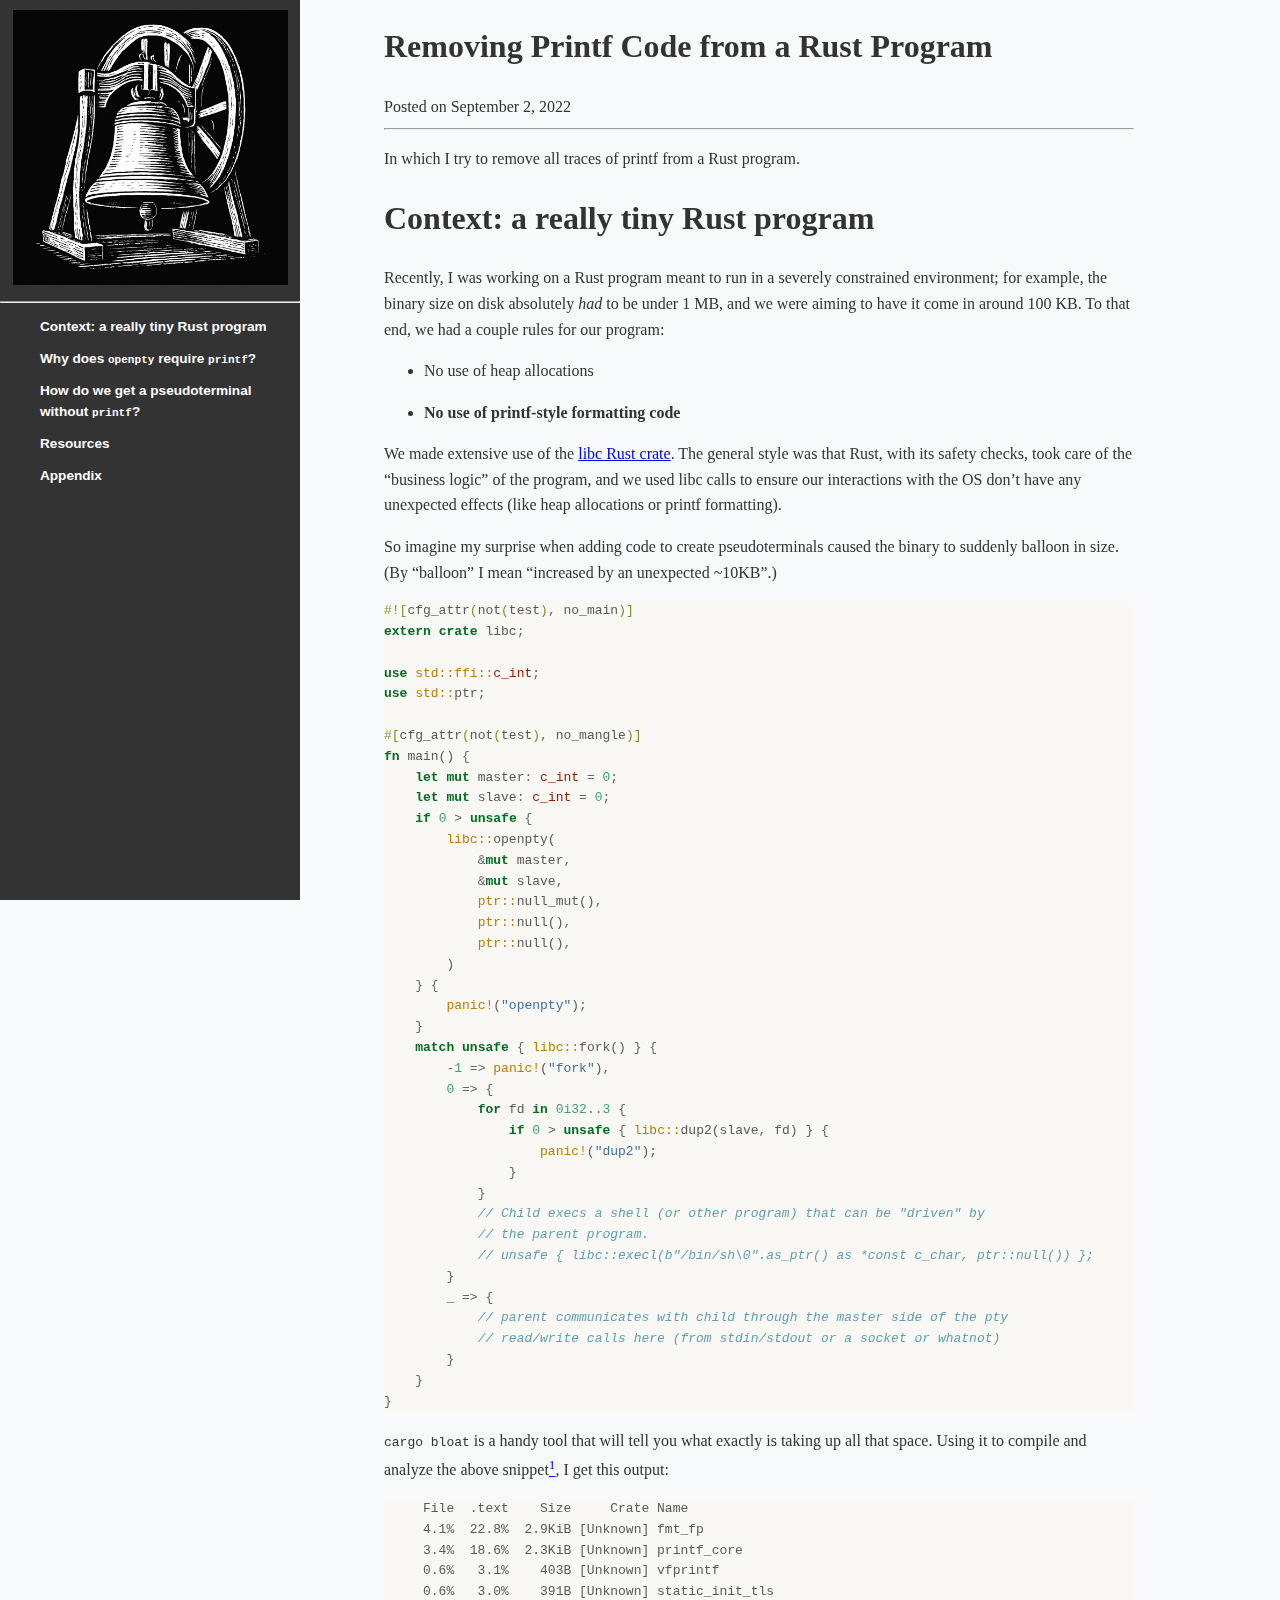
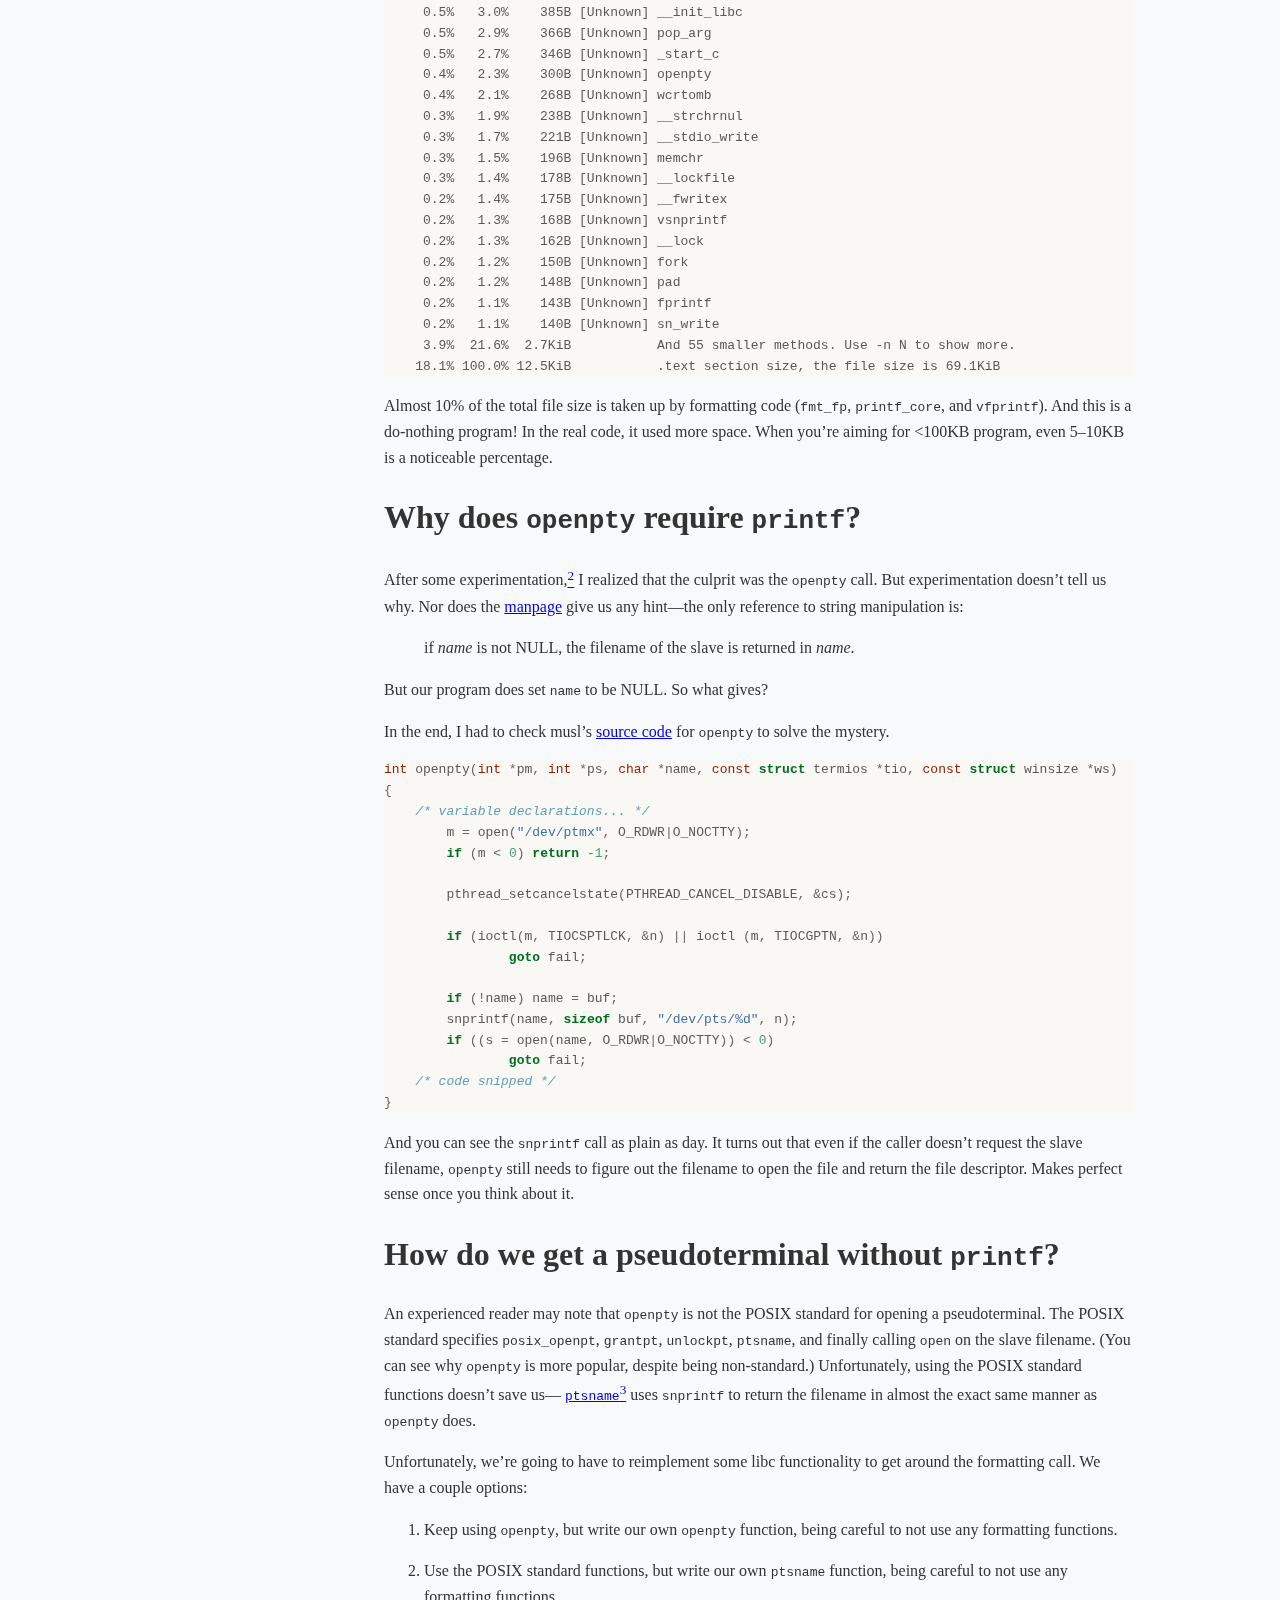
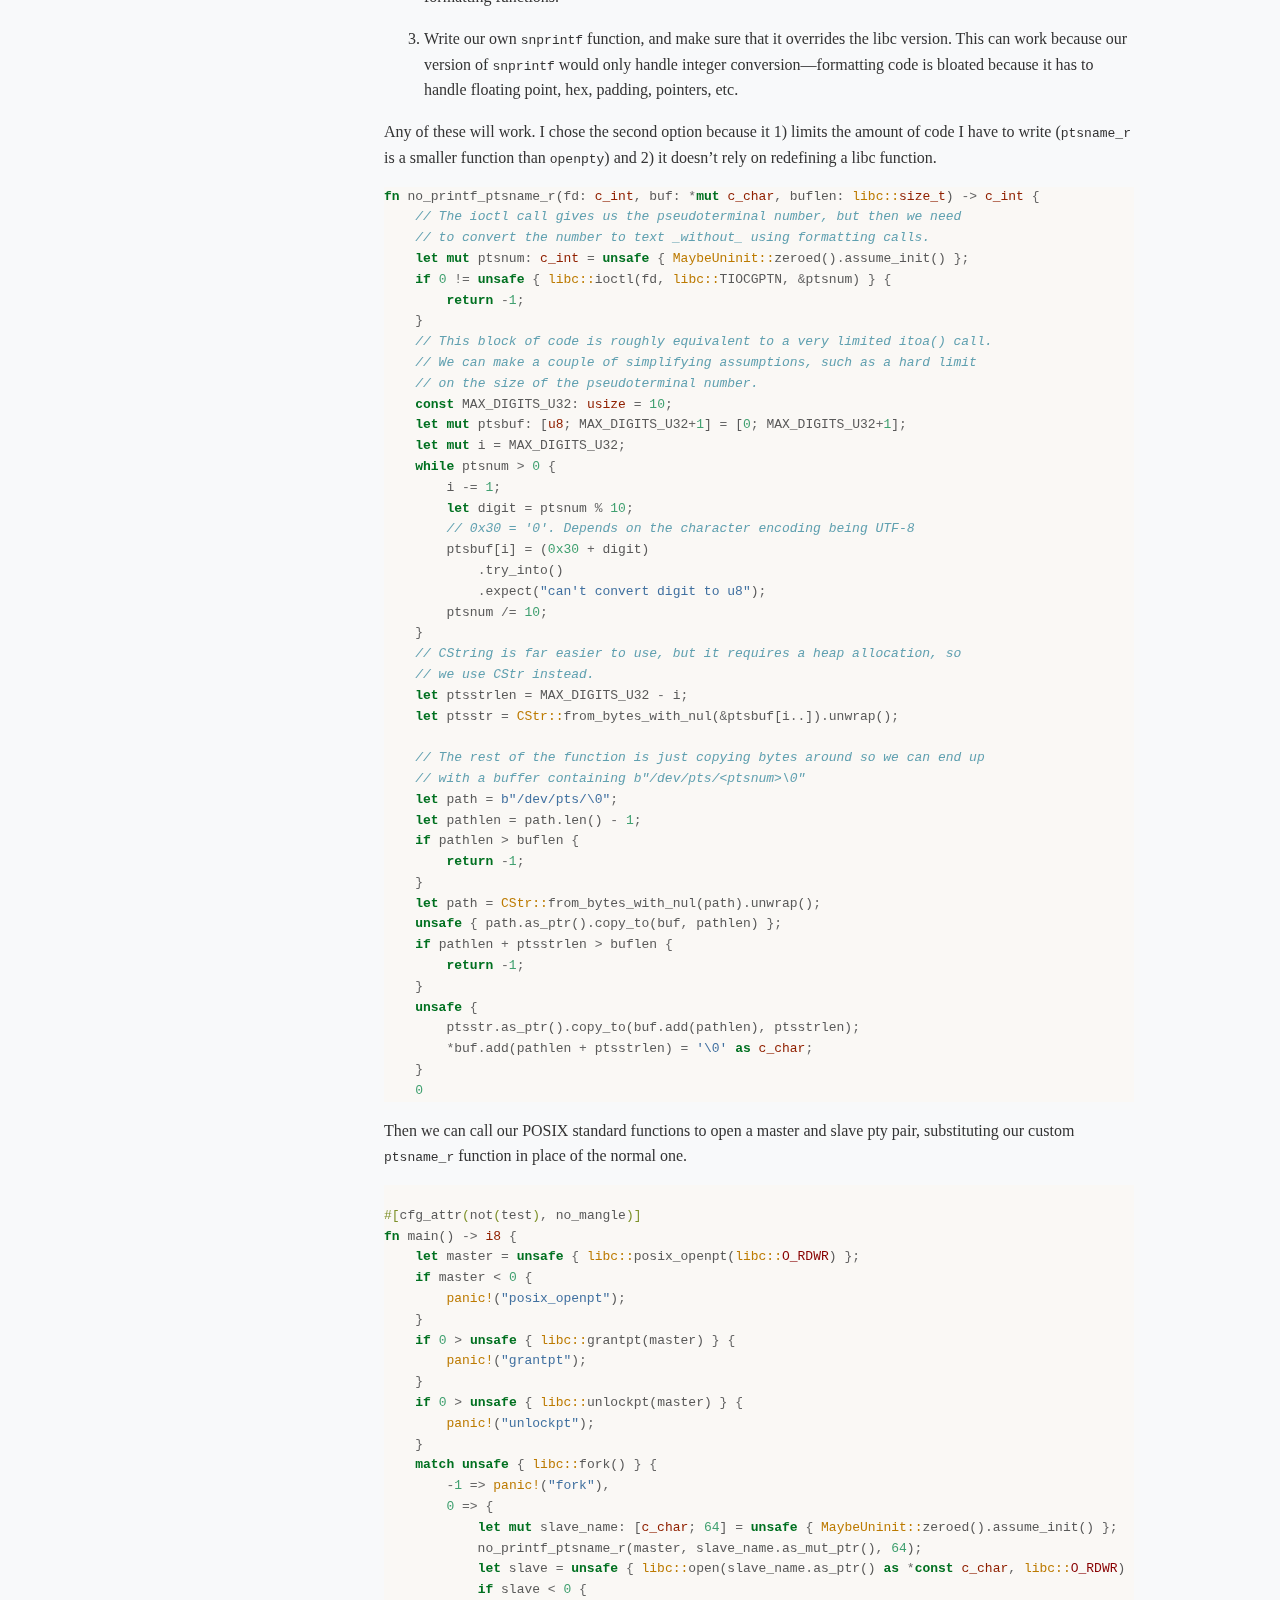
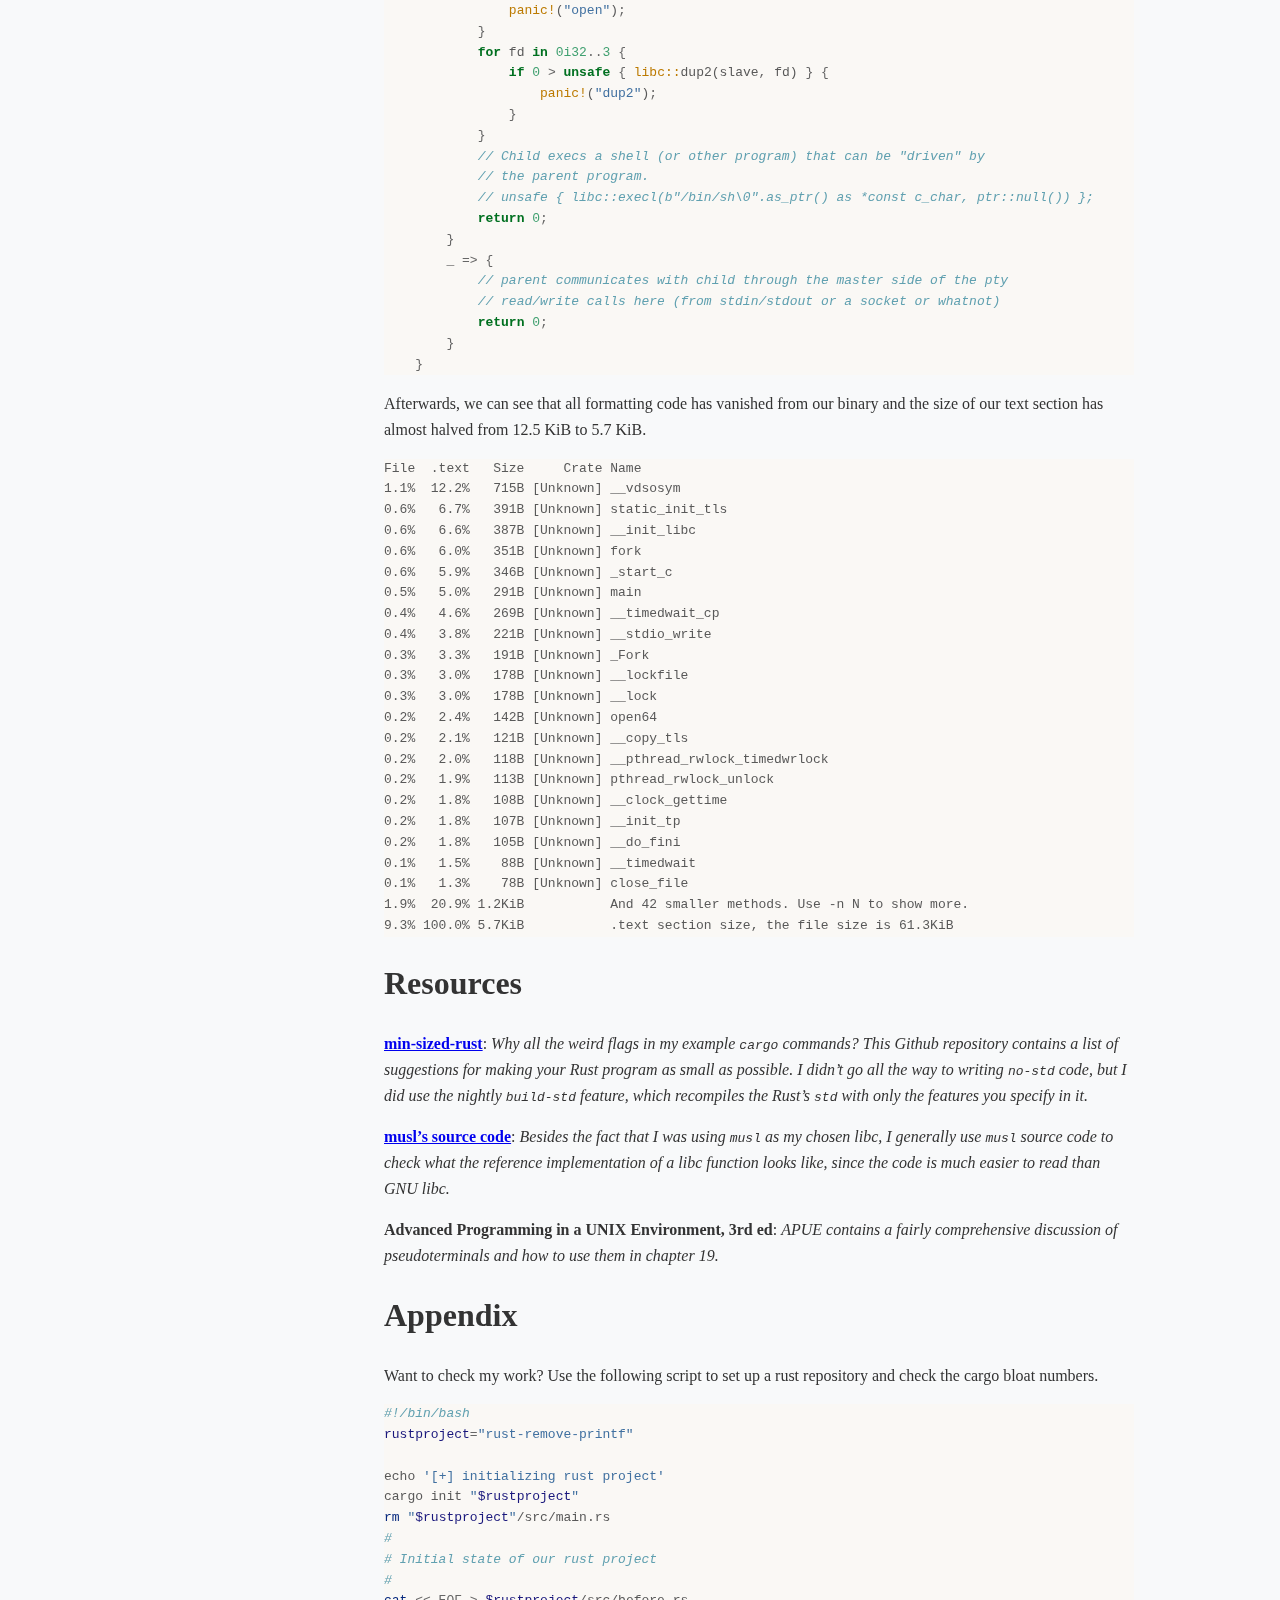
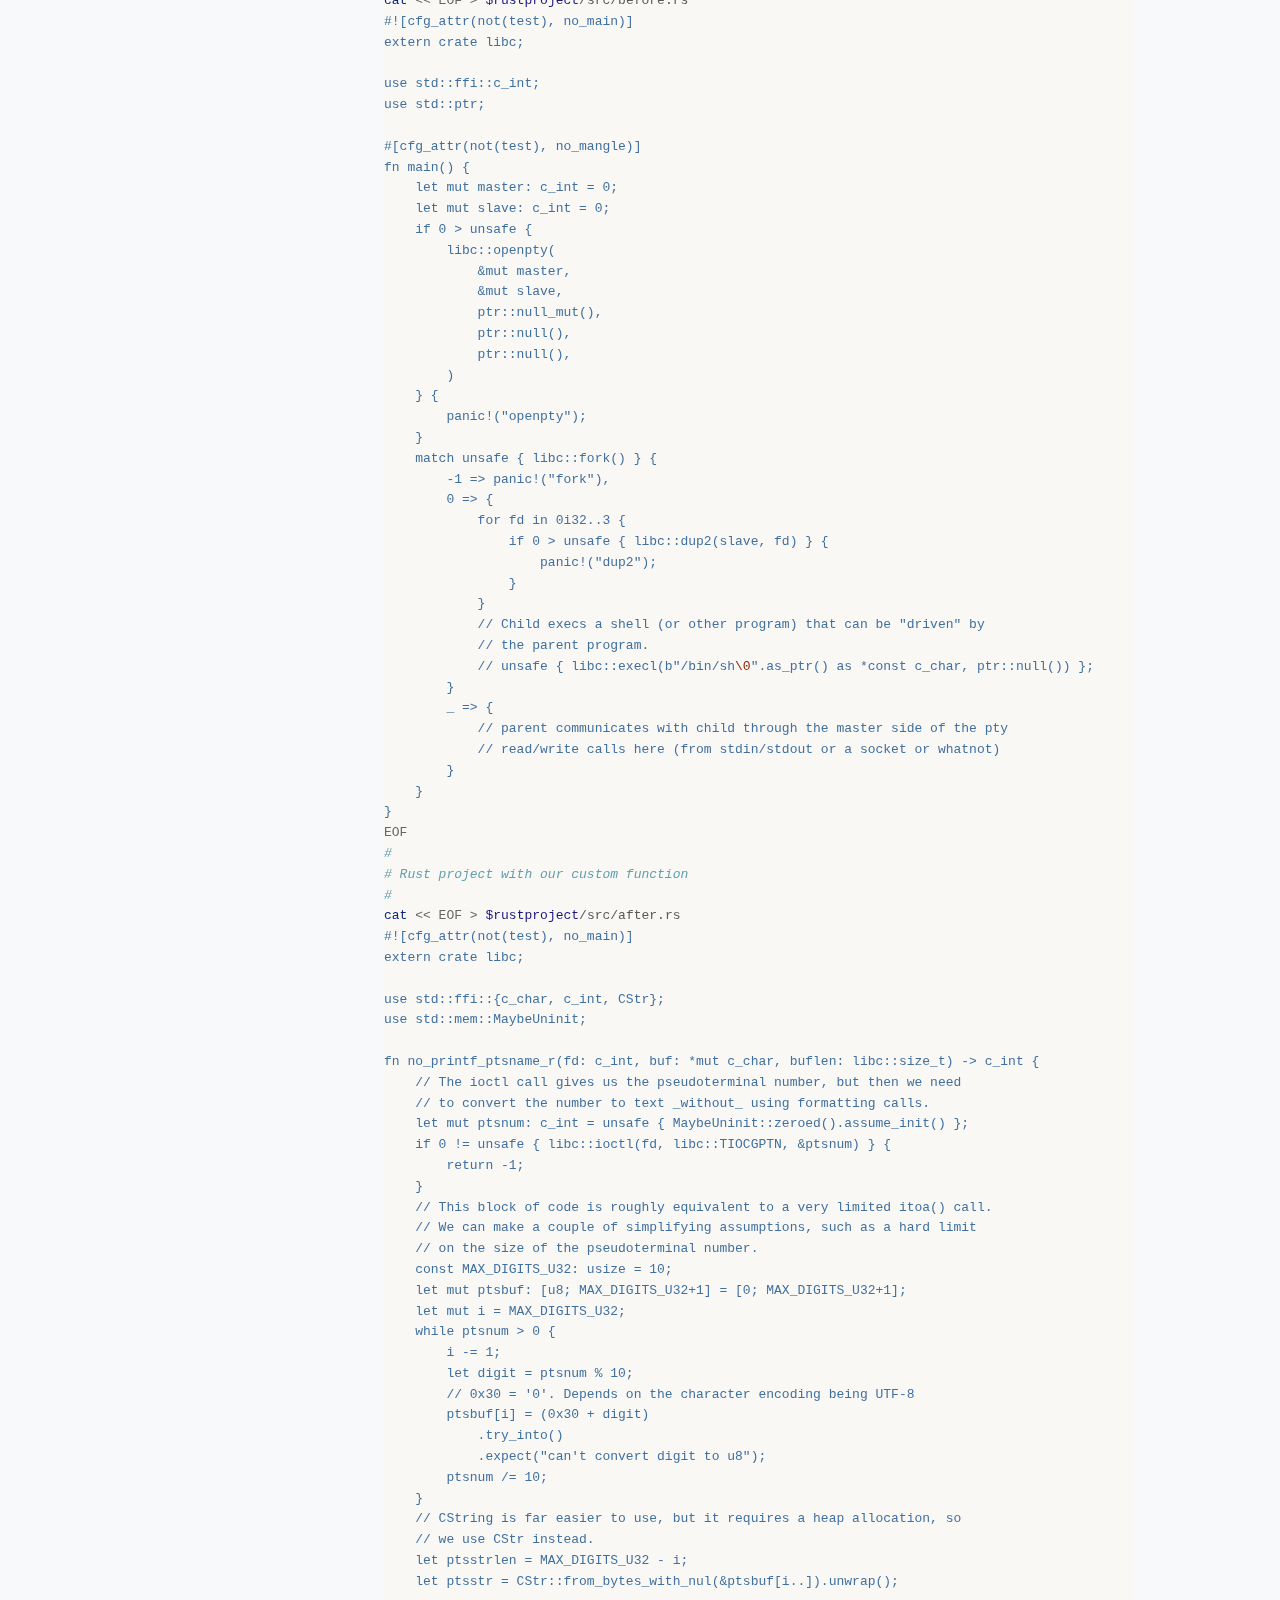
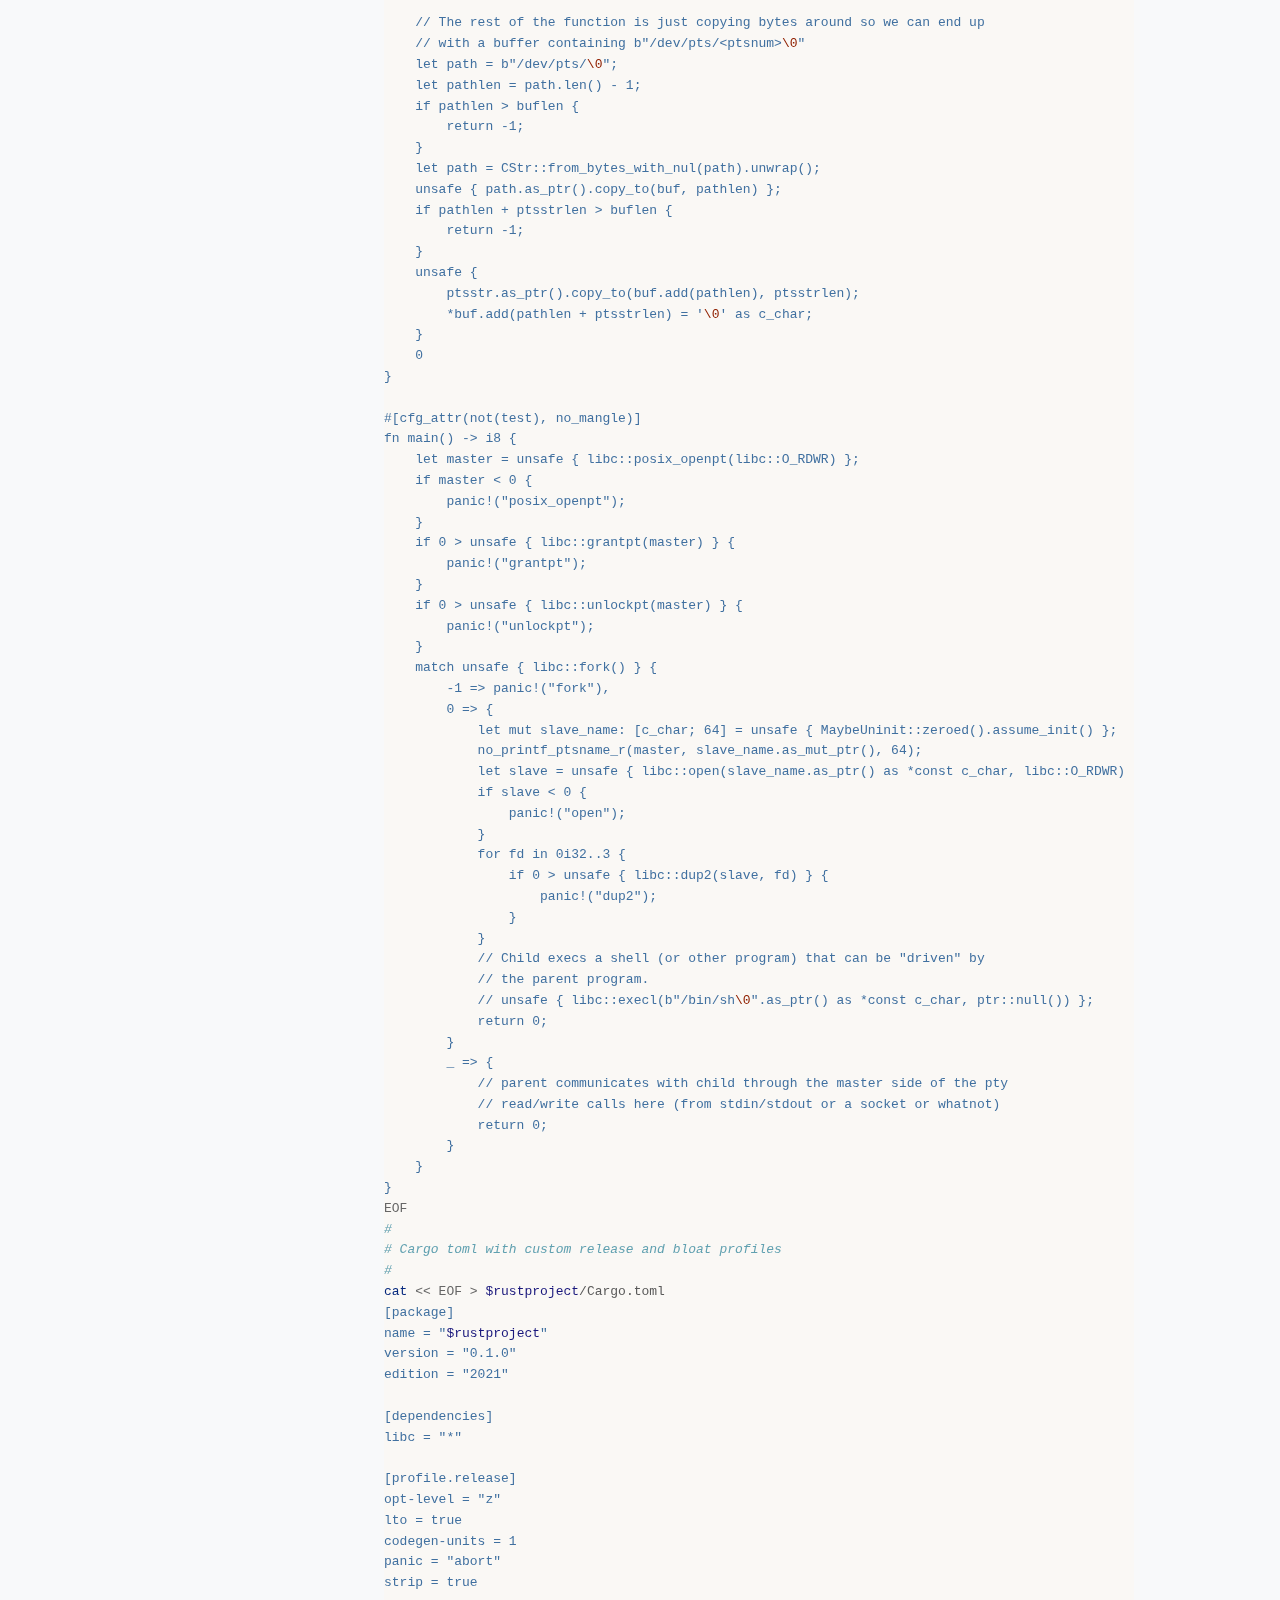
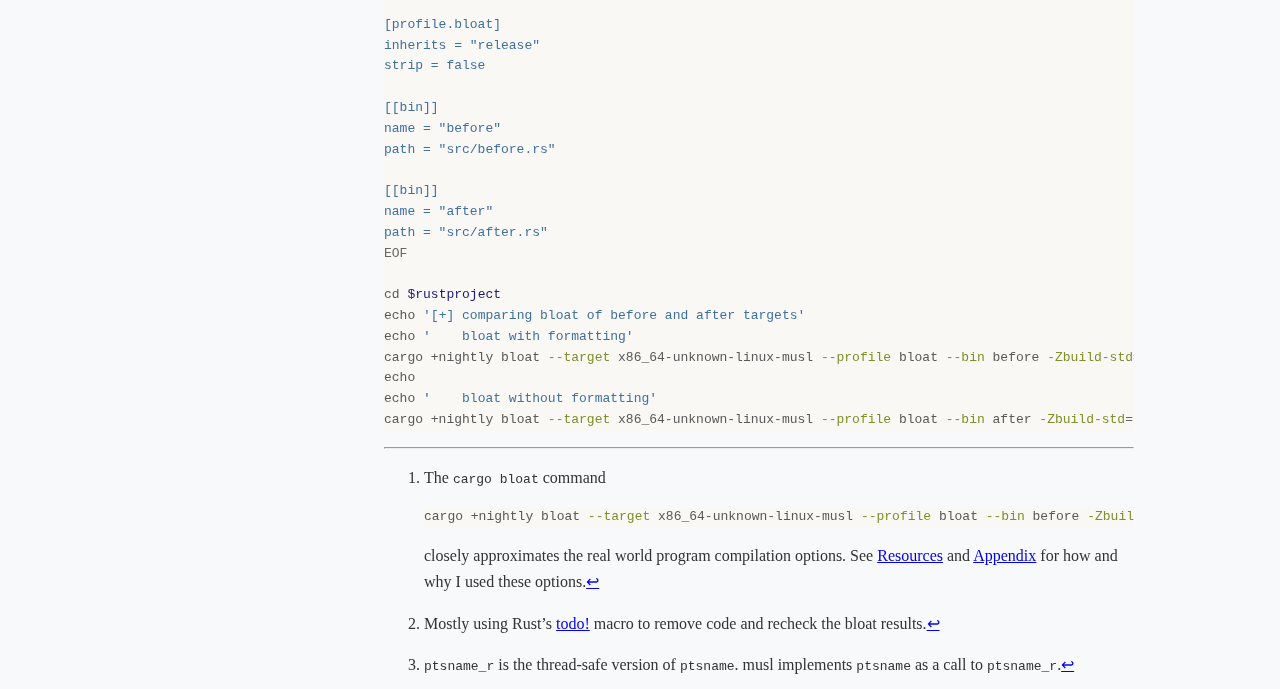
==== posts/2022-09-02-printf-in-rust.html @ 98f761b1 "Add printf-in-rust post" ====
<!doctype html>
<html lang="en">
    <head>
        <meta charset="utf-8">
        <meta http-equiv="x-ua-compatible" content="ie=edge">
        <meta name="viewport" content="width=device-width, initial-scale=1">
        <title>Removing Printf Code from a Rust Program</title>
        <link rel="stylesheet" href="../css/default.css" />
        <link rel="stylesheet" href="../css/syntax.css" />
    </head>
    <body>
    <nav>
        <a href="../index.html"><img src="../images/change-ring.png" id="logo" width="275px"></a>
        
            <hr />
            <div id="toc">
            <ul>
<li><a href="#context-a-really-tiny-rust-program" id="toc-context-a-really-tiny-rust-program">Context: a really tiny Rust program</a></li>
<li><a href="#why-does-openpty-require-printf" id="toc-why-does-openpty-require-printf">Why does <code>openpty</code> require <code>printf</code>?</a></li>
<li><a href="#how-do-we-get-a-pseudoterminal-without-printf" id="toc-how-do-we-get-a-pseudoterminal-without-printf">How do we get a pseudoterminal without <code>printf</code>?</a></li>
<li><a href="#resources" id="toc-resources">Resources</a></li>
<li><a href="#appendix" id="toc-appendix">Appendix</a></li>
</ul>
            </div>
        
    </nav>

        <main role="main">
            <h1>Removing Printf Code from a Rust Program</h1>
            <article>
    <section class="header">
        Posted on September  2, 2022
        
        <hr />
    </section>
    <section>
        <p>In which I try to remove all traces of printf from a Rust program.</p>
<h1 id="context-a-really-tiny-rust-program">Context: a really tiny Rust program</h1>
<p>Recently, I was working on a Rust program meant to run in a severely
constrained environment; for example, the binary size on disk absolutely <em>had</em>
to be under 1 MB, and we were aiming to have it come in around 100 KB. To that
end, we had a couple rules for our program:</p>
<ul>
<li><p>No use of heap allocations</p></li>
<li><p><strong>No use of printf-style formatting code</strong></p></li>
</ul>
<p>We made extensive use of the <a href="https://docs.rs/libc/latest/libc/">libc Rust
crate</a>. The general style was that
Rust, with its safety checks, took care of the “business logic” of the
program, and we used libc calls to ensure our interactions with the OS
don’t have any unexpected effects (like heap allocations or printf
formatting).</p>
<p>So imagine my surprise when adding code to create pseudoterminals caused
the binary to suddenly balloon in size. (By “balloon” I mean “increased
by an unexpected ~10KB”.)</p>
<div class="sourceCode" id="cb1"><pre class="sourceCode rust"><code class="sourceCode rust"><span id="cb1-1"><a href="#cb1-1" aria-hidden="true" tabindex="-1"></a><span class="at">#![</span>cfg_attr<span class="at">(</span>not<span class="at">(</span>test<span class="at">)</span><span class="op">,</span> no_main<span class="at">)]</span></span>
<span id="cb1-2"><a href="#cb1-2" aria-hidden="true" tabindex="-1"></a><span class="kw">extern</span> <span class="kw">crate</span> libc<span class="op">;</span></span>
<span id="cb1-3"><a href="#cb1-3" aria-hidden="true" tabindex="-1"></a></span>
<span id="cb1-4"><a href="#cb1-4" aria-hidden="true" tabindex="-1"></a><span class="kw">use</span> <span class="pp">std::ffi::</span><span class="dt">c_int</span><span class="op">;</span></span>
<span id="cb1-5"><a href="#cb1-5" aria-hidden="true" tabindex="-1"></a><span class="kw">use</span> <span class="pp">std::</span>ptr<span class="op">;</span></span>
<span id="cb1-6"><a href="#cb1-6" aria-hidden="true" tabindex="-1"></a></span>
<span id="cb1-7"><a href="#cb1-7" aria-hidden="true" tabindex="-1"></a><span class="at">#[</span>cfg_attr<span class="at">(</span>not<span class="at">(</span>test<span class="at">)</span><span class="op">,</span> no_mangle<span class="at">)]</span></span>
<span id="cb1-8"><a href="#cb1-8" aria-hidden="true" tabindex="-1"></a><span class="kw">fn</span> main() <span class="op">{</span></span>
<span id="cb1-9"><a href="#cb1-9" aria-hidden="true" tabindex="-1"></a>    <span class="kw">let</span> <span class="kw">mut</span> master<span class="op">:</span> <span class="dt">c_int</span> <span class="op">=</span> <span class="dv">0</span><span class="op">;</span></span>
<span id="cb1-10"><a href="#cb1-10" aria-hidden="true" tabindex="-1"></a>    <span class="kw">let</span> <span class="kw">mut</span> slave<span class="op">:</span> <span class="dt">c_int</span> <span class="op">=</span> <span class="dv">0</span><span class="op">;</span></span>
<span id="cb1-11"><a href="#cb1-11" aria-hidden="true" tabindex="-1"></a>    <span class="cf">if</span> <span class="dv">0</span> <span class="op">&gt;</span> <span class="kw">unsafe</span> <span class="op">{</span></span>
<span id="cb1-12"><a href="#cb1-12" aria-hidden="true" tabindex="-1"></a>        <span class="pp">libc::</span>openpty(</span>
<span id="cb1-13"><a href="#cb1-13" aria-hidden="true" tabindex="-1"></a>            <span class="op">&amp;</span><span class="kw">mut</span> master<span class="op">,</span></span>
<span id="cb1-14"><a href="#cb1-14" aria-hidden="true" tabindex="-1"></a>            <span class="op">&amp;</span><span class="kw">mut</span> slave<span class="op">,</span></span>
<span id="cb1-15"><a href="#cb1-15" aria-hidden="true" tabindex="-1"></a>            <span class="pp">ptr::</span>null_mut()<span class="op">,</span></span>
<span id="cb1-16"><a href="#cb1-16" aria-hidden="true" tabindex="-1"></a>            <span class="pp">ptr::</span>null()<span class="op">,</span></span>
<span id="cb1-17"><a href="#cb1-17" aria-hidden="true" tabindex="-1"></a>            <span class="pp">ptr::</span>null()<span class="op">,</span></span>
<span id="cb1-18"><a href="#cb1-18" aria-hidden="true" tabindex="-1"></a>        )</span>
<span id="cb1-19"><a href="#cb1-19" aria-hidden="true" tabindex="-1"></a>    <span class="op">}</span> <span class="op">{</span></span>
<span id="cb1-20"><a href="#cb1-20" aria-hidden="true" tabindex="-1"></a>        <span class="pp">panic!</span>(<span class="st">&quot;openpty&quot;</span>)<span class="op">;</span></span>
<span id="cb1-21"><a href="#cb1-21" aria-hidden="true" tabindex="-1"></a>    <span class="op">}</span></span>
<span id="cb1-22"><a href="#cb1-22" aria-hidden="true" tabindex="-1"></a>    <span class="cf">match</span> <span class="kw">unsafe</span> <span class="op">{</span> <span class="pp">libc::</span>fork() <span class="op">}</span> <span class="op">{</span></span>
<span id="cb1-23"><a href="#cb1-23" aria-hidden="true" tabindex="-1"></a>        <span class="op">-</span><span class="dv">1</span> <span class="op">=&gt;</span> <span class="pp">panic!</span>(<span class="st">&quot;fork&quot;</span>)<span class="op">,</span></span>
<span id="cb1-24"><a href="#cb1-24" aria-hidden="true" tabindex="-1"></a>        <span class="dv">0</span> <span class="op">=&gt;</span> <span class="op">{</span></span>
<span id="cb1-25"><a href="#cb1-25" aria-hidden="true" tabindex="-1"></a>            <span class="cf">for</span> fd <span class="kw">in</span> <span class="dv">0i32</span><span class="op">..</span><span class="dv">3</span> <span class="op">{</span></span>
<span id="cb1-26"><a href="#cb1-26" aria-hidden="true" tabindex="-1"></a>                <span class="cf">if</span> <span class="dv">0</span> <span class="op">&gt;</span> <span class="kw">unsafe</span> <span class="op">{</span> <span class="pp">libc::</span>dup2(slave<span class="op">,</span> fd) <span class="op">}</span> <span class="op">{</span></span>
<span id="cb1-27"><a href="#cb1-27" aria-hidden="true" tabindex="-1"></a>                    <span class="pp">panic!</span>(<span class="st">&quot;dup2&quot;</span>)<span class="op">;</span></span>
<span id="cb1-28"><a href="#cb1-28" aria-hidden="true" tabindex="-1"></a>                <span class="op">}</span></span>
<span id="cb1-29"><a href="#cb1-29" aria-hidden="true" tabindex="-1"></a>            <span class="op">}</span></span>
<span id="cb1-30"><a href="#cb1-30" aria-hidden="true" tabindex="-1"></a>            <span class="co">// Child execs a shell (or other program) that can be &quot;driven&quot; by</span></span>
<span id="cb1-31"><a href="#cb1-31" aria-hidden="true" tabindex="-1"></a>            <span class="co">// the parent program.</span></span>
<span id="cb1-32"><a href="#cb1-32" aria-hidden="true" tabindex="-1"></a>            <span class="co">// unsafe { libc::execl(b&quot;/bin/sh\0&quot;.as_ptr() as *const c_char, ptr::null()) };</span></span>
<span id="cb1-33"><a href="#cb1-33" aria-hidden="true" tabindex="-1"></a>        <span class="op">}</span></span>
<span id="cb1-34"><a href="#cb1-34" aria-hidden="true" tabindex="-1"></a>        _ <span class="op">=&gt;</span> <span class="op">{</span></span>
<span id="cb1-35"><a href="#cb1-35" aria-hidden="true" tabindex="-1"></a>            <span class="co">// parent communicates with child through the master side of the pty</span></span>
<span id="cb1-36"><a href="#cb1-36" aria-hidden="true" tabindex="-1"></a>            <span class="co">// read/write calls here (from stdin/stdout or a socket or whatnot)</span></span>
<span id="cb1-37"><a href="#cb1-37" aria-hidden="true" tabindex="-1"></a>        <span class="op">}</span></span>
<span id="cb1-38"><a href="#cb1-38" aria-hidden="true" tabindex="-1"></a>    <span class="op">}</span></span>
<span id="cb1-39"><a href="#cb1-39" aria-hidden="true" tabindex="-1"></a><span class="op">}</span></span></code></pre></div>
<p><code>cargo bloat</code> is a handy tool that will tell you what exactly is taking
up all that space. Using it to compile and analyze the above
snippet<a href="#fn1" class="footnote-ref" id="fnref1" role="doc-noteref"><sup>1</sup></a>, I get this output:</p>
<pre><code>     File  .text    Size     Crate Name
     4.1%  22.8%  2.9KiB [Unknown] fmt_fp
     3.4%  18.6%  2.3KiB [Unknown] printf_core
     0.6%   3.1%    403B [Unknown] vfprintf
     0.6%   3.0%    391B [Unknown] static_init_tls
     0.5%   3.0%    385B [Unknown] __init_libc
     0.5%   2.9%    366B [Unknown] pop_arg
     0.5%   2.7%    346B [Unknown] _start_c
     0.4%   2.3%    300B [Unknown] openpty
     0.4%   2.1%    268B [Unknown] wcrtomb
     0.3%   1.9%    238B [Unknown] __strchrnul
     0.3%   1.7%    221B [Unknown] __stdio_write
     0.3%   1.5%    196B [Unknown] memchr
     0.3%   1.4%    178B [Unknown] __lockfile
     0.2%   1.4%    175B [Unknown] __fwritex
     0.2%   1.3%    168B [Unknown] vsnprintf
     0.2%   1.3%    162B [Unknown] __lock
     0.2%   1.2%    150B [Unknown] fork
     0.2%   1.2%    148B [Unknown] pad
     0.2%   1.1%    143B [Unknown] fprintf
     0.2%   1.1%    140B [Unknown] sn_write
     3.9%  21.6%  2.7KiB           And 55 smaller methods. Use -n N to show more.
    18.1% 100.0% 12.5KiB           .text section size, the file size is 69.1KiB</code></pre>
<p>Almost 10% of the total file size is taken up by formatting code (<code>fmt_fp</code>,
<code>printf_core</code>, and <code>vfprintf</code>). And this is a do-nothing program! In the real
code, it used more space. When you’re aiming for &lt;100KB program, even 5–10KB
is a noticeable percentage.</p>
<h1 id="why-does-openpty-require-printf">Why does <code>openpty</code> require <code>printf</code>?</h1>
<p>After some experimentation,<a href="#fn2" class="footnote-ref" id="fnref2" role="doc-noteref"><sup>2</sup></a> I realized that the culprit was the <code>openpty</code>
call. But experimentation doesn’t tell us why. Nor does the
<a href="https://www.man7.org/linux/man-pages/man3/openpty.3.html">manpage</a> give us any
hint—the only reference to string manipulation is:</p>
<blockquote>
<p>if <em>name</em> is not NULL, the filename of the slave is returned in
<em>name</em>.</p>
</blockquote>
<p>But our program does set <code>name</code> to be NULL. So what gives?</p>
<p>In the end, I had to check musl’s <a href="https://git.musl-libc.org/cgit/musl/tree/src/misc/openpty.c">source
code</a> for
<code>openpty</code> to solve the mystery.</p>
<div class="sourceCode" id="cb4"><pre class="sourceCode c"><code class="sourceCode c"><span id="cb4-1"><a href="#cb4-1" aria-hidden="true" tabindex="-1"></a><span class="dt">int</span> openpty<span class="op">(</span><span class="dt">int</span> <span class="op">*</span>pm<span class="op">,</span> <span class="dt">int</span> <span class="op">*</span>ps<span class="op">,</span> <span class="dt">char</span> <span class="op">*</span>name<span class="op">,</span> <span class="dt">const</span> <span class="kw">struct</span> termios <span class="op">*</span>tio<span class="op">,</span> <span class="dt">const</span> <span class="kw">struct</span> winsize <span class="op">*</span>ws<span class="op">)</span></span>
<span id="cb4-2"><a href="#cb4-2" aria-hidden="true" tabindex="-1"></a><span class="op">{</span></span>
<span id="cb4-3"><a href="#cb4-3" aria-hidden="true" tabindex="-1"></a>    <span class="co">/* variable declarations... */</span></span>
<span id="cb4-4"><a href="#cb4-4" aria-hidden="true" tabindex="-1"></a>	m <span class="op">=</span> open<span class="op">(</span><span class="st">&quot;/dev/ptmx&quot;</span><span class="op">,</span> O_RDWR<span class="op">|</span>O_NOCTTY<span class="op">);</span></span>
<span id="cb4-5"><a href="#cb4-5" aria-hidden="true" tabindex="-1"></a>	<span class="cf">if</span> <span class="op">(</span>m <span class="op">&lt;</span> <span class="dv">0</span><span class="op">)</span> <span class="cf">return</span> <span class="op">-</span><span class="dv">1</span><span class="op">;</span></span>
<span id="cb4-6"><a href="#cb4-6" aria-hidden="true" tabindex="-1"></a></span>
<span id="cb4-7"><a href="#cb4-7" aria-hidden="true" tabindex="-1"></a>	pthread_setcancelstate<span class="op">(</span>PTHREAD_CANCEL_DISABLE<span class="op">,</span> <span class="op">&amp;</span>cs<span class="op">);</span></span>
<span id="cb4-8"><a href="#cb4-8" aria-hidden="true" tabindex="-1"></a></span>
<span id="cb4-9"><a href="#cb4-9" aria-hidden="true" tabindex="-1"></a>	<span class="cf">if</span> <span class="op">(</span>ioctl<span class="op">(</span>m<span class="op">,</span> TIOCSPTLCK<span class="op">,</span> <span class="op">&amp;</span>n<span class="op">)</span> <span class="op">||</span> ioctl <span class="op">(</span>m<span class="op">,</span> TIOCGPTN<span class="op">,</span> <span class="op">&amp;</span>n<span class="op">))</span></span>
<span id="cb4-10"><a href="#cb4-10" aria-hidden="true" tabindex="-1"></a>		<span class="cf">goto</span> fail<span class="op">;</span></span>
<span id="cb4-11"><a href="#cb4-11" aria-hidden="true" tabindex="-1"></a></span>
<span id="cb4-12"><a href="#cb4-12" aria-hidden="true" tabindex="-1"></a>	<span class="cf">if</span> <span class="op">(!</span>name<span class="op">)</span> name <span class="op">=</span> buf<span class="op">;</span></span>
<span id="cb4-13"><a href="#cb4-13" aria-hidden="true" tabindex="-1"></a>	snprintf<span class="op">(</span>name<span class="op">,</span> <span class="kw">sizeof</span> buf<span class="op">,</span> <span class="st">&quot;/dev/pts/</span><span class="sc">%d</span><span class="st">&quot;</span><span class="op">,</span> n<span class="op">);</span></span>
<span id="cb4-14"><a href="#cb4-14" aria-hidden="true" tabindex="-1"></a>	<span class="cf">if</span> <span class="op">((</span>s <span class="op">=</span> open<span class="op">(</span>name<span class="op">,</span> O_RDWR<span class="op">|</span>O_NOCTTY<span class="op">))</span> <span class="op">&lt;</span> <span class="dv">0</span><span class="op">)</span></span>
<span id="cb4-15"><a href="#cb4-15" aria-hidden="true" tabindex="-1"></a>		<span class="cf">goto</span> fail<span class="op">;</span></span>
<span id="cb4-16"><a href="#cb4-16" aria-hidden="true" tabindex="-1"></a>    <span class="co">/* code snipped */</span></span>
<span id="cb4-17"><a href="#cb4-17" aria-hidden="true" tabindex="-1"></a><span class="op">}</span></span></code></pre></div>
<p>And you can see the <code>snprintf</code> call as plain as day. It turns out that
even if the caller doesn’t request the slave filename, <code>openpty</code> still
needs to figure out the filename to open the file and return the file
descriptor. Makes perfect sense once you think about it.</p>
<h1 id="how-do-we-get-a-pseudoterminal-without-printf">How do we get a pseudoterminal without <code>printf</code>?</h1>
<p>An experienced reader may note that <code>openpty</code> is not the POSIX standard
for opening a pseudoterminal. The POSIX standard specifies
<code>posix_openpt</code>, <code>grantpt</code>, <code>unlockpt</code>, <code>ptsname</code>, and finally calling
<code>open</code> on the slave filename. (You can see why <code>openpty</code> is more
popular, despite being non-standard.) Unfortunately, using the POSIX
standard functions doesn’t save us—
<a href="https://git.musl-libc.org/cgit/musl/tree/src/misc/pty.c"><code>ptsname</code></a><a href="#fn3" class="footnote-ref" id="fnref3" role="doc-noteref"><sup>3</sup></a>
uses <code>snprintf</code> to return the filename in almost the exact same manner
as <code>openpty</code> does.</p>
<p>Unfortunately, we’re going to have to reimplement some libc
functionality to get around the formatting call. We have a couple
options:</p>
<ol type="1">
<li><p>Keep using <code>openpty</code>, but write our own <code>openpty</code> function, being
careful to not use any formatting functions.</p></li>
<li><p>Use the POSIX standard functions, but write our own <code>ptsname</code>
function, being careful to not use any formatting functions.</p></li>
<li><p>Write our own <code>snprintf</code> function, and make sure that it overrides
the libc version. This can work because our version of <code>snprintf</code>
would only handle integer conversion—formatting code is bloated
because it has to handle floating point, hex, padding, pointers,
etc.</p></li>
</ol>
<p>Any of these will work. I chose the second option because it 1) limits
the amount of code I have to write (<code>ptsname_r</code> is a smaller function
than <code>openpty</code>) and 2) it doesn’t rely on redefining a libc function.</p>
<div class="sourceCode" id="cb5"><pre class="sourceCode rust"><code class="sourceCode rust"><span id="cb5-1"><a href="#cb5-1" aria-hidden="true" tabindex="-1"></a><span class="kw">fn</span> no_printf_ptsname_r(fd<span class="op">:</span> <span class="dt">c_int</span><span class="op">,</span> buf<span class="op">:</span> <span class="op">*</span><span class="kw">mut</span> <span class="dt">c_char</span><span class="op">,</span> buflen<span class="op">:</span> <span class="pp">libc::</span><span class="dt">size_t</span>) <span class="op">-&gt;</span> <span class="dt">c_int</span> <span class="op">{</span></span>
<span id="cb5-2"><a href="#cb5-2" aria-hidden="true" tabindex="-1"></a>    <span class="co">// The ioctl call gives us the pseudoterminal number, but then we need</span></span>
<span id="cb5-3"><a href="#cb5-3" aria-hidden="true" tabindex="-1"></a>    <span class="co">// to convert the number to text _without_ using formatting calls.</span></span>
<span id="cb5-4"><a href="#cb5-4" aria-hidden="true" tabindex="-1"></a>    <span class="kw">let</span> <span class="kw">mut</span> ptsnum<span class="op">:</span> <span class="dt">c_int</span> <span class="op">=</span> <span class="kw">unsafe</span> <span class="op">{</span> <span class="pp">MaybeUninit::</span>zeroed()<span class="op">.</span>assume_init() <span class="op">};</span></span>
<span id="cb5-5"><a href="#cb5-5" aria-hidden="true" tabindex="-1"></a>    <span class="cf">if</span> <span class="dv">0</span> <span class="op">!=</span> <span class="kw">unsafe</span> <span class="op">{</span> <span class="pp">libc::</span>ioctl(fd<span class="op">,</span> <span class="pp">libc::</span>TIOCGPTN<span class="op">,</span> <span class="op">&amp;</span>ptsnum) <span class="op">}</span> <span class="op">{</span></span>
<span id="cb5-6"><a href="#cb5-6" aria-hidden="true" tabindex="-1"></a>        <span class="cf">return</span> <span class="op">-</span><span class="dv">1</span><span class="op">;</span></span>
<span id="cb5-7"><a href="#cb5-7" aria-hidden="true" tabindex="-1"></a>    <span class="op">}</span></span>
<span id="cb5-8"><a href="#cb5-8" aria-hidden="true" tabindex="-1"></a>    <span class="co">// This block of code is roughly equivalent to a very limited itoa() call.</span></span>
<span id="cb5-9"><a href="#cb5-9" aria-hidden="true" tabindex="-1"></a>    <span class="co">// We can make a couple of simplifying assumptions, such as a hard limit</span></span>
<span id="cb5-10"><a href="#cb5-10" aria-hidden="true" tabindex="-1"></a>    <span class="co">// on the size of the pseudoterminal number.</span></span>
<span id="cb5-11"><a href="#cb5-11" aria-hidden="true" tabindex="-1"></a>    <span class="kw">const</span> MAX_DIGITS_U32<span class="op">:</span> <span class="dt">usize</span> <span class="op">=</span> <span class="dv">10</span><span class="op">;</span></span>
<span id="cb5-12"><a href="#cb5-12" aria-hidden="true" tabindex="-1"></a>    <span class="kw">let</span> <span class="kw">mut</span> ptsbuf<span class="op">:</span> [<span class="dt">u8</span><span class="op">;</span> MAX_DIGITS_U32<span class="op">+</span><span class="dv">1</span>] <span class="op">=</span> [<span class="dv">0</span><span class="op">;</span> MAX_DIGITS_U32<span class="op">+</span><span class="dv">1</span>]<span class="op">;</span></span>
<span id="cb5-13"><a href="#cb5-13" aria-hidden="true" tabindex="-1"></a>    <span class="kw">let</span> <span class="kw">mut</span> i <span class="op">=</span> MAX_DIGITS_U32<span class="op">;</span></span>
<span id="cb5-14"><a href="#cb5-14" aria-hidden="true" tabindex="-1"></a>    <span class="cf">while</span> ptsnum <span class="op">&gt;</span> <span class="dv">0</span> <span class="op">{</span></span>
<span id="cb5-15"><a href="#cb5-15" aria-hidden="true" tabindex="-1"></a>        i <span class="op">-=</span> <span class="dv">1</span><span class="op">;</span></span>
<span id="cb5-16"><a href="#cb5-16" aria-hidden="true" tabindex="-1"></a>        <span class="kw">let</span> digit <span class="op">=</span> ptsnum <span class="op">%</span> <span class="dv">10</span><span class="op">;</span></span>
<span id="cb5-17"><a href="#cb5-17" aria-hidden="true" tabindex="-1"></a>        <span class="co">// 0x30 = '0'. Depends on the character encoding being UTF-8</span></span>
<span id="cb5-18"><a href="#cb5-18" aria-hidden="true" tabindex="-1"></a>        ptsbuf[i] <span class="op">=</span> (<span class="dv">0x30</span> <span class="op">+</span> digit)</span>
<span id="cb5-19"><a href="#cb5-19" aria-hidden="true" tabindex="-1"></a>            <span class="op">.</span>try_into()</span>
<span id="cb5-20"><a href="#cb5-20" aria-hidden="true" tabindex="-1"></a>            <span class="op">.</span>expect(<span class="st">&quot;can't convert digit to u8&quot;</span>)<span class="op">;</span></span>
<span id="cb5-21"><a href="#cb5-21" aria-hidden="true" tabindex="-1"></a>        ptsnum <span class="op">/=</span> <span class="dv">10</span><span class="op">;</span></span>
<span id="cb5-22"><a href="#cb5-22" aria-hidden="true" tabindex="-1"></a>    <span class="op">}</span></span>
<span id="cb5-23"><a href="#cb5-23" aria-hidden="true" tabindex="-1"></a>    <span class="co">// CString is far easier to use, but it requires a heap allocation, so</span></span>
<span id="cb5-24"><a href="#cb5-24" aria-hidden="true" tabindex="-1"></a>    <span class="co">// we use CStr instead.</span></span>
<span id="cb5-25"><a href="#cb5-25" aria-hidden="true" tabindex="-1"></a>    <span class="kw">let</span> ptsstrlen <span class="op">=</span> MAX_DIGITS_U32 <span class="op">-</span> i<span class="op">;</span></span>
<span id="cb5-26"><a href="#cb5-26" aria-hidden="true" tabindex="-1"></a>    <span class="kw">let</span> ptsstr <span class="op">=</span> <span class="pp">CStr::</span>from_bytes_with_nul(<span class="op">&amp;</span>ptsbuf[i<span class="op">..</span>])<span class="op">.</span>unwrap()<span class="op">;</span></span>
<span id="cb5-27"><a href="#cb5-27" aria-hidden="true" tabindex="-1"></a></span>
<span id="cb5-28"><a href="#cb5-28" aria-hidden="true" tabindex="-1"></a>    <span class="co">// The rest of the function is just copying bytes around so we can end up</span></span>
<span id="cb5-29"><a href="#cb5-29" aria-hidden="true" tabindex="-1"></a>    <span class="co">// with a buffer containing b&quot;/dev/pts/&lt;ptsnum&gt;\0&quot;</span></span>
<span id="cb5-30"><a href="#cb5-30" aria-hidden="true" tabindex="-1"></a>    <span class="kw">let</span> path <span class="op">=</span> <span class="st">b&quot;/dev/pts/</span><span class="sc">\0</span><span class="st">&quot;</span><span class="op">;</span></span>
<span id="cb5-31"><a href="#cb5-31" aria-hidden="true" tabindex="-1"></a>    <span class="kw">let</span> pathlen <span class="op">=</span> path<span class="op">.</span>len() <span class="op">-</span> <span class="dv">1</span><span class="op">;</span></span>
<span id="cb5-32"><a href="#cb5-32" aria-hidden="true" tabindex="-1"></a>    <span class="cf">if</span> pathlen <span class="op">&gt;</span> buflen <span class="op">{</span></span>
<span id="cb5-33"><a href="#cb5-33" aria-hidden="true" tabindex="-1"></a>        <span class="cf">return</span> <span class="op">-</span><span class="dv">1</span><span class="op">;</span></span>
<span id="cb5-34"><a href="#cb5-34" aria-hidden="true" tabindex="-1"></a>    <span class="op">}</span></span>
<span id="cb5-35"><a href="#cb5-35" aria-hidden="true" tabindex="-1"></a>    <span class="kw">let</span> path <span class="op">=</span> <span class="pp">CStr::</span>from_bytes_with_nul(path)<span class="op">.</span>unwrap()<span class="op">;</span></span>
<span id="cb5-36"><a href="#cb5-36" aria-hidden="true" tabindex="-1"></a>    <span class="kw">unsafe</span> <span class="op">{</span> path<span class="op">.</span>as_ptr()<span class="op">.</span>copy_to(buf<span class="op">,</span> pathlen) <span class="op">};</span></span>
<span id="cb5-37"><a href="#cb5-37" aria-hidden="true" tabindex="-1"></a>    <span class="cf">if</span> pathlen <span class="op">+</span> ptsstrlen <span class="op">&gt;</span> buflen <span class="op">{</span></span>
<span id="cb5-38"><a href="#cb5-38" aria-hidden="true" tabindex="-1"></a>        <span class="cf">return</span> <span class="op">-</span><span class="dv">1</span><span class="op">;</span></span>
<span id="cb5-39"><a href="#cb5-39" aria-hidden="true" tabindex="-1"></a>    <span class="op">}</span></span>
<span id="cb5-40"><a href="#cb5-40" aria-hidden="true" tabindex="-1"></a>    <span class="kw">unsafe</span> <span class="op">{</span></span>
<span id="cb5-41"><a href="#cb5-41" aria-hidden="true" tabindex="-1"></a>        ptsstr<span class="op">.</span>as_ptr()<span class="op">.</span>copy_to(buf<span class="op">.</span>add(pathlen)<span class="op">,</span> ptsstrlen)<span class="op">;</span></span>
<span id="cb5-42"><a href="#cb5-42" aria-hidden="true" tabindex="-1"></a>        <span class="op">*</span>buf<span class="op">.</span>add(pathlen <span class="op">+</span> ptsstrlen) <span class="op">=</span> <span class="ch">'</span><span class="sc">\0</span><span class="ch">'</span> <span class="kw">as</span> <span class="dt">c_char</span><span class="op">;</span></span>
<span id="cb5-43"><a href="#cb5-43" aria-hidden="true" tabindex="-1"></a>    <span class="op">}</span></span>
<span id="cb5-44"><a href="#cb5-44" aria-hidden="true" tabindex="-1"></a>    <span class="dv">0</span></span></code></pre></div>
<p>Then we can call our POSIX standard functions to open a master and slave
pty pair, substituting our custom <code>ptsname_r</code> function in place of the
normal one.</p>
<div class="sourceCode" id="cb6"><pre class="sourceCode rust"><code class="sourceCode rust"><span id="cb6-1"><a href="#cb6-1" aria-hidden="true" tabindex="-1"></a></span>
<span id="cb6-2"><a href="#cb6-2" aria-hidden="true" tabindex="-1"></a><span class="at">#[</span>cfg_attr<span class="at">(</span>not<span class="at">(</span>test<span class="at">)</span><span class="op">,</span> no_mangle<span class="at">)]</span></span>
<span id="cb6-3"><a href="#cb6-3" aria-hidden="true" tabindex="-1"></a><span class="kw">fn</span> main() <span class="op">-&gt;</span> <span class="dt">i8</span> <span class="op">{</span></span>
<span id="cb6-4"><a href="#cb6-4" aria-hidden="true" tabindex="-1"></a>    <span class="kw">let</span> master <span class="op">=</span> <span class="kw">unsafe</span> <span class="op">{</span> <span class="pp">libc::</span>posix_openpt(<span class="pp">libc::</span><span class="cn">O_RDWR</span>) <span class="op">};</span></span>
<span id="cb6-5"><a href="#cb6-5" aria-hidden="true" tabindex="-1"></a>    <span class="cf">if</span> master <span class="op">&lt;</span> <span class="dv">0</span> <span class="op">{</span></span>
<span id="cb6-6"><a href="#cb6-6" aria-hidden="true" tabindex="-1"></a>        <span class="pp">panic!</span>(<span class="st">&quot;posix_openpt&quot;</span>)<span class="op">;</span></span>
<span id="cb6-7"><a href="#cb6-7" aria-hidden="true" tabindex="-1"></a>    <span class="op">}</span></span>
<span id="cb6-8"><a href="#cb6-8" aria-hidden="true" tabindex="-1"></a>    <span class="cf">if</span> <span class="dv">0</span> <span class="op">&gt;</span> <span class="kw">unsafe</span> <span class="op">{</span> <span class="pp">libc::</span>grantpt(master) <span class="op">}</span> <span class="op">{</span></span>
<span id="cb6-9"><a href="#cb6-9" aria-hidden="true" tabindex="-1"></a>        <span class="pp">panic!</span>(<span class="st">&quot;grantpt&quot;</span>)<span class="op">;</span></span>
<span id="cb6-10"><a href="#cb6-10" aria-hidden="true" tabindex="-1"></a>    <span class="op">}</span></span>
<span id="cb6-11"><a href="#cb6-11" aria-hidden="true" tabindex="-1"></a>    <span class="cf">if</span> <span class="dv">0</span> <span class="op">&gt;</span> <span class="kw">unsafe</span> <span class="op">{</span> <span class="pp">libc::</span>unlockpt(master) <span class="op">}</span> <span class="op">{</span></span>
<span id="cb6-12"><a href="#cb6-12" aria-hidden="true" tabindex="-1"></a>        <span class="pp">panic!</span>(<span class="st">&quot;unlockpt&quot;</span>)<span class="op">;</span></span>
<span id="cb6-13"><a href="#cb6-13" aria-hidden="true" tabindex="-1"></a>    <span class="op">}</span></span>
<span id="cb6-14"><a href="#cb6-14" aria-hidden="true" tabindex="-1"></a>    <span class="cf">match</span> <span class="kw">unsafe</span> <span class="op">{</span> <span class="pp">libc::</span>fork() <span class="op">}</span> <span class="op">{</span></span>
<span id="cb6-15"><a href="#cb6-15" aria-hidden="true" tabindex="-1"></a>        <span class="op">-</span><span class="dv">1</span> <span class="op">=&gt;</span> <span class="pp">panic!</span>(<span class="st">&quot;fork&quot;</span>)<span class="op">,</span></span>
<span id="cb6-16"><a href="#cb6-16" aria-hidden="true" tabindex="-1"></a>        <span class="dv">0</span> <span class="op">=&gt;</span> <span class="op">{</span></span>
<span id="cb6-17"><a href="#cb6-17" aria-hidden="true" tabindex="-1"></a>            <span class="kw">let</span> <span class="kw">mut</span> slave_name<span class="op">:</span> [<span class="dt">c_char</span><span class="op">;</span> <span class="dv">64</span>] <span class="op">=</span> <span class="kw">unsafe</span> <span class="op">{</span> <span class="pp">MaybeUninit::</span>zeroed()<span class="op">.</span>assume_init() <span class="op">};</span></span>
<span id="cb6-18"><a href="#cb6-18" aria-hidden="true" tabindex="-1"></a>            no_printf_ptsname_r(master<span class="op">,</span> slave_name<span class="op">.</span>as_mut_ptr()<span class="op">,</span> <span class="dv">64</span>)<span class="op">;</span></span>
<span id="cb6-19"><a href="#cb6-19" aria-hidden="true" tabindex="-1"></a>            <span class="kw">let</span> slave <span class="op">=</span> <span class="kw">unsafe</span> <span class="op">{</span> <span class="pp">libc::</span>open(slave_name<span class="op">.</span>as_ptr() <span class="kw">as</span> <span class="op">*</span><span class="kw">const</span> <span class="dt">c_char</span><span class="op">,</span> <span class="pp">libc::</span><span class="cn">O_RDWR</span>) <span class="op">};</span></span>
<span id="cb6-20"><a href="#cb6-20" aria-hidden="true" tabindex="-1"></a>            <span class="cf">if</span> slave <span class="op">&lt;</span> <span class="dv">0</span> <span class="op">{</span></span>
<span id="cb6-21"><a href="#cb6-21" aria-hidden="true" tabindex="-1"></a>                <span class="pp">panic!</span>(<span class="st">&quot;open&quot;</span>)<span class="op">;</span></span>
<span id="cb6-22"><a href="#cb6-22" aria-hidden="true" tabindex="-1"></a>            <span class="op">}</span></span>
<span id="cb6-23"><a href="#cb6-23" aria-hidden="true" tabindex="-1"></a>            <span class="cf">for</span> fd <span class="kw">in</span> <span class="dv">0i32</span><span class="op">..</span><span class="dv">3</span> <span class="op">{</span></span>
<span id="cb6-24"><a href="#cb6-24" aria-hidden="true" tabindex="-1"></a>                <span class="cf">if</span> <span class="dv">0</span> <span class="op">&gt;</span> <span class="kw">unsafe</span> <span class="op">{</span> <span class="pp">libc::</span>dup2(slave<span class="op">,</span> fd) <span class="op">}</span> <span class="op">{</span></span>
<span id="cb6-25"><a href="#cb6-25" aria-hidden="true" tabindex="-1"></a>                    <span class="pp">panic!</span>(<span class="st">&quot;dup2&quot;</span>)<span class="op">;</span></span>
<span id="cb6-26"><a href="#cb6-26" aria-hidden="true" tabindex="-1"></a>                <span class="op">}</span></span>
<span id="cb6-27"><a href="#cb6-27" aria-hidden="true" tabindex="-1"></a>            <span class="op">}</span></span>
<span id="cb6-28"><a href="#cb6-28" aria-hidden="true" tabindex="-1"></a>            <span class="co">// Child execs a shell (or other program) that can be &quot;driven&quot; by</span></span>
<span id="cb6-29"><a href="#cb6-29" aria-hidden="true" tabindex="-1"></a>            <span class="co">// the parent program.</span></span>
<span id="cb6-30"><a href="#cb6-30" aria-hidden="true" tabindex="-1"></a>            <span class="co">// unsafe { libc::execl(b&quot;/bin/sh\0&quot;.as_ptr() as *const c_char, ptr::null()) };</span></span>
<span id="cb6-31"><a href="#cb6-31" aria-hidden="true" tabindex="-1"></a>            <span class="cf">return</span> <span class="dv">0</span><span class="op">;</span></span>
<span id="cb6-32"><a href="#cb6-32" aria-hidden="true" tabindex="-1"></a>        <span class="op">}</span></span>
<span id="cb6-33"><a href="#cb6-33" aria-hidden="true" tabindex="-1"></a>        _ <span class="op">=&gt;</span> <span class="op">{</span></span>
<span id="cb6-34"><a href="#cb6-34" aria-hidden="true" tabindex="-1"></a>            <span class="co">// parent communicates with child through the master side of the pty</span></span>
<span id="cb6-35"><a href="#cb6-35" aria-hidden="true" tabindex="-1"></a>            <span class="co">// read/write calls here (from stdin/stdout or a socket or whatnot)</span></span>
<span id="cb6-36"><a href="#cb6-36" aria-hidden="true" tabindex="-1"></a>            <span class="cf">return</span> <span class="dv">0</span><span class="op">;</span></span>
<span id="cb6-37"><a href="#cb6-37" aria-hidden="true" tabindex="-1"></a>        <span class="op">}</span></span>
<span id="cb6-38"><a href="#cb6-38" aria-hidden="true" tabindex="-1"></a>    <span class="op">}</span></span></code></pre></div>
<p>Afterwards, we can see that all formatting code has vanished from our
binary and the size of our text section has almost halved from 12.5 KiB to 5.7 KiB.</p>
<pre><code>File  .text   Size     Crate Name
1.1%  12.2%   715B [Unknown] __vdsosym
0.6%   6.7%   391B [Unknown] static_init_tls
0.6%   6.6%   387B [Unknown] __init_libc
0.6%   6.0%   351B [Unknown] fork
0.6%   5.9%   346B [Unknown] _start_c
0.5%   5.0%   291B [Unknown] main
0.4%   4.6%   269B [Unknown] __timedwait_cp
0.4%   3.8%   221B [Unknown] __stdio_write
0.3%   3.3%   191B [Unknown] _Fork
0.3%   3.0%   178B [Unknown] __lockfile
0.3%   3.0%   178B [Unknown] __lock
0.2%   2.4%   142B [Unknown] open64
0.2%   2.1%   121B [Unknown] __copy_tls
0.2%   2.0%   118B [Unknown] __pthread_rwlock_timedwrlock
0.2%   1.9%   113B [Unknown] pthread_rwlock_unlock
0.2%   1.8%   108B [Unknown] __clock_gettime
0.2%   1.8%   107B [Unknown] __init_tp
0.2%   1.8%   105B [Unknown] __do_fini
0.1%   1.5%    88B [Unknown] __timedwait
0.1%   1.3%    78B [Unknown] close_file
1.9%  20.9% 1.2KiB           And 42 smaller methods. Use -n N to show more.
9.3% 100.0% 5.7KiB           .text section size, the file size is 61.3KiB</code></pre>
<h1 id="resources">Resources</h1>
<p><strong><a href="https://github.com/johnthagen/min-sized-rust">min-sized-rust</a></strong>: <em>Why
all the weird flags in my example <code>cargo</code> commands? This Github
repository contains a list of suggestions for making your Rust program
as small as possible. I didn’t go all the way to writing <code>no-std</code> code,
but I did use the nightly <code>build-std</code> feature, which recompiles the
Rust’s <code>std</code> with only the features you specify in it.</em></p>
<p><strong><a href="https://git.musl-libc.org/cgit/musl">musl’s source code</a></strong>: <em>Besides
the fact that I was using <code>musl</code> as my chosen libc, I generally use
<code>musl</code> source code to check what the reference implementation of a libc
function looks like, since the code is much easier to read than GNU
libc.</em></p>
<p><strong>Advanced Programming in a UNIX Environment, 3rd ed</strong>: <em>APUE contains a
fairly comprehensive discussion of pseudoterminals and how to use them
in chapter 19.</em></p>
<h1 id="appendix">Appendix</h1>
<p>Want to check my work? Use the following script to set up a rust
repository and check the cargo bloat numbers.</p>
<div class="sourceCode" id="cb8"><pre class="sourceCode bash"><code class="sourceCode bash"><span id="cb8-1"><a href="#cb8-1" aria-hidden="true" tabindex="-1"></a><span class="co">#!/bin/bash</span></span>
<span id="cb8-2"><a href="#cb8-2" aria-hidden="true" tabindex="-1"></a><span class="va">rustproject</span><span class="op">=</span><span class="st">&quot;rust-remove-printf&quot;</span></span>
<span id="cb8-3"><a href="#cb8-3" aria-hidden="true" tabindex="-1"></a></span>
<span id="cb8-4"><a href="#cb8-4" aria-hidden="true" tabindex="-1"></a><span class="bu">echo</span> <span class="st">'[+] initializing rust project'</span></span>
<span id="cb8-5"><a href="#cb8-5" aria-hidden="true" tabindex="-1"></a><span class="ex">cargo</span> init <span class="st">&quot;</span><span class="va">$rustproject</span><span class="st">&quot;</span></span>
<span id="cb8-6"><a href="#cb8-6" aria-hidden="true" tabindex="-1"></a><span class="fu">rm</span> <span class="st">&quot;</span><span class="va">$rustproject</span><span class="st">&quot;</span>/src/main.rs</span>
<span id="cb8-7"><a href="#cb8-7" aria-hidden="true" tabindex="-1"></a><span class="co">#</span></span>
<span id="cb8-8"><a href="#cb8-8" aria-hidden="true" tabindex="-1"></a><span class="co"># Initial state of our rust project</span></span>
<span id="cb8-9"><a href="#cb8-9" aria-hidden="true" tabindex="-1"></a><span class="co">#</span></span>
<span id="cb8-10"><a href="#cb8-10" aria-hidden="true" tabindex="-1"></a><span class="fu">cat</span> <span class="op">&lt;&lt; EOF</span> <span class="op">&gt;</span> <span class="va">$rustproject</span>/src/before.rs</span>
<span id="cb8-11"><a href="#cb8-11" aria-hidden="true" tabindex="-1"></a><span class="st">#![cfg_attr(not(test), no_main)]</span></span>
<span id="cb8-12"><a href="#cb8-12" aria-hidden="true" tabindex="-1"></a><span class="st">extern crate libc;</span></span>
<span id="cb8-13"><a href="#cb8-13" aria-hidden="true" tabindex="-1"></a></span>
<span id="cb8-14"><a href="#cb8-14" aria-hidden="true" tabindex="-1"></a><span class="st">use std::ffi::c_int;</span></span>
<span id="cb8-15"><a href="#cb8-15" aria-hidden="true" tabindex="-1"></a><span class="st">use std::ptr;</span></span>
<span id="cb8-16"><a href="#cb8-16" aria-hidden="true" tabindex="-1"></a></span>
<span id="cb8-17"><a href="#cb8-17" aria-hidden="true" tabindex="-1"></a><span class="st">#[cfg_attr(not(test), no_mangle)]</span></span>
<span id="cb8-18"><a href="#cb8-18" aria-hidden="true" tabindex="-1"></a><span class="st">fn main() {</span></span>
<span id="cb8-19"><a href="#cb8-19" aria-hidden="true" tabindex="-1"></a><span class="st">    let mut master: c_int = 0;</span></span>
<span id="cb8-20"><a href="#cb8-20" aria-hidden="true" tabindex="-1"></a><span class="st">    let mut slave: c_int = 0;</span></span>
<span id="cb8-21"><a href="#cb8-21" aria-hidden="true" tabindex="-1"></a><span class="st">    if 0 &gt; unsafe {</span></span>
<span id="cb8-22"><a href="#cb8-22" aria-hidden="true" tabindex="-1"></a><span class="st">        libc::openpty(</span></span>
<span id="cb8-23"><a href="#cb8-23" aria-hidden="true" tabindex="-1"></a><span class="st">            &amp;mut master,</span></span>
<span id="cb8-24"><a href="#cb8-24" aria-hidden="true" tabindex="-1"></a><span class="st">            &amp;mut slave,</span></span>
<span id="cb8-25"><a href="#cb8-25" aria-hidden="true" tabindex="-1"></a><span class="st">            ptr::null_mut(),</span></span>
<span id="cb8-26"><a href="#cb8-26" aria-hidden="true" tabindex="-1"></a><span class="st">            ptr::null(),</span></span>
<span id="cb8-27"><a href="#cb8-27" aria-hidden="true" tabindex="-1"></a><span class="st">            ptr::null(),</span></span>
<span id="cb8-28"><a href="#cb8-28" aria-hidden="true" tabindex="-1"></a><span class="st">        )</span></span>
<span id="cb8-29"><a href="#cb8-29" aria-hidden="true" tabindex="-1"></a><span class="st">    } {</span></span>
<span id="cb8-30"><a href="#cb8-30" aria-hidden="true" tabindex="-1"></a><span class="st">        panic!(&quot;openpty&quot;);</span></span>
<span id="cb8-31"><a href="#cb8-31" aria-hidden="true" tabindex="-1"></a><span class="st">    }</span></span>
<span id="cb8-32"><a href="#cb8-32" aria-hidden="true" tabindex="-1"></a><span class="st">    match unsafe { libc::fork() } {</span></span>
<span id="cb8-33"><a href="#cb8-33" aria-hidden="true" tabindex="-1"></a><span class="st">        -1 =&gt; panic!(&quot;fork&quot;),</span></span>
<span id="cb8-34"><a href="#cb8-34" aria-hidden="true" tabindex="-1"></a><span class="st">        0 =&gt; {</span></span>
<span id="cb8-35"><a href="#cb8-35" aria-hidden="true" tabindex="-1"></a><span class="st">            for fd in 0i32..3 {</span></span>
<span id="cb8-36"><a href="#cb8-36" aria-hidden="true" tabindex="-1"></a><span class="st">                if 0 &gt; unsafe { libc::dup2(slave, fd) } {</span></span>
<span id="cb8-37"><a href="#cb8-37" aria-hidden="true" tabindex="-1"></a><span class="st">                    panic!(&quot;dup2&quot;);</span></span>
<span id="cb8-38"><a href="#cb8-38" aria-hidden="true" tabindex="-1"></a><span class="st">                }</span></span>
<span id="cb8-39"><a href="#cb8-39" aria-hidden="true" tabindex="-1"></a><span class="st">            }</span></span>
<span id="cb8-40"><a href="#cb8-40" aria-hidden="true" tabindex="-1"></a><span class="st">            // Child execs a shell (or other program) that can be &quot;driven&quot; by</span></span>
<span id="cb8-41"><a href="#cb8-41" aria-hidden="true" tabindex="-1"></a><span class="st">            // the parent program.</span></span>
<span id="cb8-42"><a href="#cb8-42" aria-hidden="true" tabindex="-1"></a><span class="st">            // unsafe { libc::execl(b&quot;/bin/sh</span><span class="dt">\0</span><span class="st">&quot;.as_ptr() as *const c_char, ptr::null()) };</span></span>
<span id="cb8-43"><a href="#cb8-43" aria-hidden="true" tabindex="-1"></a><span class="st">        }</span></span>
<span id="cb8-44"><a href="#cb8-44" aria-hidden="true" tabindex="-1"></a><span class="st">        _ =&gt; {</span></span>
<span id="cb8-45"><a href="#cb8-45" aria-hidden="true" tabindex="-1"></a><span class="st">            // parent communicates with child through the master side of the pty</span></span>
<span id="cb8-46"><a href="#cb8-46" aria-hidden="true" tabindex="-1"></a><span class="st">            // read/write calls here (from stdin/stdout or a socket or whatnot)</span></span>
<span id="cb8-47"><a href="#cb8-47" aria-hidden="true" tabindex="-1"></a><span class="st">        }</span></span>
<span id="cb8-48"><a href="#cb8-48" aria-hidden="true" tabindex="-1"></a><span class="st">    }</span></span>
<span id="cb8-49"><a href="#cb8-49" aria-hidden="true" tabindex="-1"></a><span class="st">}</span></span>
<span id="cb8-50"><a href="#cb8-50" aria-hidden="true" tabindex="-1"></a><span class="op">EOF</span></span>
<span id="cb8-51"><a href="#cb8-51" aria-hidden="true" tabindex="-1"></a><span class="co">#</span></span>
<span id="cb8-52"><a href="#cb8-52" aria-hidden="true" tabindex="-1"></a><span class="co"># Rust project with our custom function</span></span>
<span id="cb8-53"><a href="#cb8-53" aria-hidden="true" tabindex="-1"></a><span class="co">#</span></span>
<span id="cb8-54"><a href="#cb8-54" aria-hidden="true" tabindex="-1"></a><span class="fu">cat</span> <span class="op">&lt;&lt; EOF</span> <span class="op">&gt;</span> <span class="va">$rustproject</span>/src/after.rs</span>
<span id="cb8-55"><a href="#cb8-55" aria-hidden="true" tabindex="-1"></a><span class="st">#![cfg_attr(not(test), no_main)]</span></span>
<span id="cb8-56"><a href="#cb8-56" aria-hidden="true" tabindex="-1"></a><span class="st">extern crate libc;</span></span>
<span id="cb8-57"><a href="#cb8-57" aria-hidden="true" tabindex="-1"></a></span>
<span id="cb8-58"><a href="#cb8-58" aria-hidden="true" tabindex="-1"></a><span class="st">use std::ffi::{c_char, c_int, CStr};</span></span>
<span id="cb8-59"><a href="#cb8-59" aria-hidden="true" tabindex="-1"></a><span class="st">use std::mem::MaybeUninit;</span></span>
<span id="cb8-60"><a href="#cb8-60" aria-hidden="true" tabindex="-1"></a></span>
<span id="cb8-61"><a href="#cb8-61" aria-hidden="true" tabindex="-1"></a><span class="st">fn no_printf_ptsname_r(fd: c_int, buf: *mut c_char, buflen: libc::size_t) -&gt; c_int {</span></span>
<span id="cb8-62"><a href="#cb8-62" aria-hidden="true" tabindex="-1"></a><span class="st">    // The ioctl call gives us the pseudoterminal number, but then we need</span></span>
<span id="cb8-63"><a href="#cb8-63" aria-hidden="true" tabindex="-1"></a><span class="st">    // to convert the number to text _without_ using formatting calls.</span></span>
<span id="cb8-64"><a href="#cb8-64" aria-hidden="true" tabindex="-1"></a><span class="st">    let mut ptsnum: c_int = unsafe { MaybeUninit::zeroed().assume_init() };</span></span>
<span id="cb8-65"><a href="#cb8-65" aria-hidden="true" tabindex="-1"></a><span class="st">    if 0 != unsafe { libc::ioctl(fd, libc::TIOCGPTN, &amp;ptsnum) } {</span></span>
<span id="cb8-66"><a href="#cb8-66" aria-hidden="true" tabindex="-1"></a><span class="st">        return -1;</span></span>
<span id="cb8-67"><a href="#cb8-67" aria-hidden="true" tabindex="-1"></a><span class="st">    }</span></span>
<span id="cb8-68"><a href="#cb8-68" aria-hidden="true" tabindex="-1"></a><span class="st">    // This block of code is roughly equivalent to a very limited itoa() call.</span></span>
<span id="cb8-69"><a href="#cb8-69" aria-hidden="true" tabindex="-1"></a><span class="st">    // We can make a couple of simplifying assumptions, such as a hard limit</span></span>
<span id="cb8-70"><a href="#cb8-70" aria-hidden="true" tabindex="-1"></a><span class="st">    // on the size of the pseudoterminal number.</span></span>
<span id="cb8-71"><a href="#cb8-71" aria-hidden="true" tabindex="-1"></a><span class="st">    const MAX_DIGITS_U32: usize = 10;</span></span>
<span id="cb8-72"><a href="#cb8-72" aria-hidden="true" tabindex="-1"></a><span class="st">    let mut ptsbuf: [u8; MAX_DIGITS_U32+1] = [0; MAX_DIGITS_U32+1];</span></span>
<span id="cb8-73"><a href="#cb8-73" aria-hidden="true" tabindex="-1"></a><span class="st">    let mut i = MAX_DIGITS_U32;</span></span>
<span id="cb8-74"><a href="#cb8-74" aria-hidden="true" tabindex="-1"></a><span class="st">    while ptsnum &gt; 0 {</span></span>
<span id="cb8-75"><a href="#cb8-75" aria-hidden="true" tabindex="-1"></a><span class="st">        i -= 1;</span></span>
<span id="cb8-76"><a href="#cb8-76" aria-hidden="true" tabindex="-1"></a><span class="st">        let digit = ptsnum % 10;</span></span>
<span id="cb8-77"><a href="#cb8-77" aria-hidden="true" tabindex="-1"></a><span class="st">        // 0x30 = '0'. Depends on the character encoding being UTF-8</span></span>
<span id="cb8-78"><a href="#cb8-78" aria-hidden="true" tabindex="-1"></a><span class="st">        ptsbuf[i] = (0x30 + digit)</span></span>
<span id="cb8-79"><a href="#cb8-79" aria-hidden="true" tabindex="-1"></a><span class="st">            .try_into()</span></span>
<span id="cb8-80"><a href="#cb8-80" aria-hidden="true" tabindex="-1"></a><span class="st">            .expect(&quot;can't convert digit to u8&quot;);</span></span>
<span id="cb8-81"><a href="#cb8-81" aria-hidden="true" tabindex="-1"></a><span class="st">        ptsnum /= 10;</span></span>
<span id="cb8-82"><a href="#cb8-82" aria-hidden="true" tabindex="-1"></a><span class="st">    }</span></span>
<span id="cb8-83"><a href="#cb8-83" aria-hidden="true" tabindex="-1"></a><span class="st">    // CString is far easier to use, but it requires a heap allocation, so</span></span>
<span id="cb8-84"><a href="#cb8-84" aria-hidden="true" tabindex="-1"></a><span class="st">    // we use CStr instead.</span></span>
<span id="cb8-85"><a href="#cb8-85" aria-hidden="true" tabindex="-1"></a><span class="st">    let ptsstrlen = MAX_DIGITS_U32 - i;</span></span>
<span id="cb8-86"><a href="#cb8-86" aria-hidden="true" tabindex="-1"></a><span class="st">    let ptsstr = CStr::from_bytes_with_nul(&amp;ptsbuf[i..]).unwrap();</span></span>
<span id="cb8-87"><a href="#cb8-87" aria-hidden="true" tabindex="-1"></a></span>
<span id="cb8-88"><a href="#cb8-88" aria-hidden="true" tabindex="-1"></a><span class="st">    // The rest of the function is just copying bytes around so we can end up</span></span>
<span id="cb8-89"><a href="#cb8-89" aria-hidden="true" tabindex="-1"></a><span class="st">    // with a buffer containing b&quot;/dev/pts/&lt;ptsnum&gt;</span><span class="dt">\0</span><span class="st">&quot;</span></span>
<span id="cb8-90"><a href="#cb8-90" aria-hidden="true" tabindex="-1"></a><span class="st">    let path = b&quot;/dev/pts/</span><span class="dt">\0</span><span class="st">&quot;;</span></span>
<span id="cb8-91"><a href="#cb8-91" aria-hidden="true" tabindex="-1"></a><span class="st">    let pathlen = path.len() - 1;</span></span>
<span id="cb8-92"><a href="#cb8-92" aria-hidden="true" tabindex="-1"></a><span class="st">    if pathlen &gt; buflen {</span></span>
<span id="cb8-93"><a href="#cb8-93" aria-hidden="true" tabindex="-1"></a><span class="st">        return -1;</span></span>
<span id="cb8-94"><a href="#cb8-94" aria-hidden="true" tabindex="-1"></a><span class="st">    }</span></span>
<span id="cb8-95"><a href="#cb8-95" aria-hidden="true" tabindex="-1"></a><span class="st">    let path = CStr::from_bytes_with_nul(path).unwrap();</span></span>
<span id="cb8-96"><a href="#cb8-96" aria-hidden="true" tabindex="-1"></a><span class="st">    unsafe { path.as_ptr().copy_to(buf, pathlen) };</span></span>
<span id="cb8-97"><a href="#cb8-97" aria-hidden="true" tabindex="-1"></a><span class="st">    if pathlen + ptsstrlen &gt; buflen {</span></span>
<span id="cb8-98"><a href="#cb8-98" aria-hidden="true" tabindex="-1"></a><span class="st">        return -1;</span></span>
<span id="cb8-99"><a href="#cb8-99" aria-hidden="true" tabindex="-1"></a><span class="st">    }</span></span>
<span id="cb8-100"><a href="#cb8-100" aria-hidden="true" tabindex="-1"></a><span class="st">    unsafe {</span></span>
<span id="cb8-101"><a href="#cb8-101" aria-hidden="true" tabindex="-1"></a><span class="st">        ptsstr.as_ptr().copy_to(buf.add(pathlen), ptsstrlen);</span></span>
<span id="cb8-102"><a href="#cb8-102" aria-hidden="true" tabindex="-1"></a><span class="st">        *buf.add(pathlen + ptsstrlen) = '</span><span class="dt">\0</span><span class="st">' as c_char;</span></span>
<span id="cb8-103"><a href="#cb8-103" aria-hidden="true" tabindex="-1"></a><span class="st">    }</span></span>
<span id="cb8-104"><a href="#cb8-104" aria-hidden="true" tabindex="-1"></a><span class="st">    0</span></span>
<span id="cb8-105"><a href="#cb8-105" aria-hidden="true" tabindex="-1"></a><span class="st">}</span></span>
<span id="cb8-106"><a href="#cb8-106" aria-hidden="true" tabindex="-1"></a></span>
<span id="cb8-107"><a href="#cb8-107" aria-hidden="true" tabindex="-1"></a><span class="st">#[cfg_attr(not(test), no_mangle)]</span></span>
<span id="cb8-108"><a href="#cb8-108" aria-hidden="true" tabindex="-1"></a><span class="st">fn main() -&gt; i8 {</span></span>
<span id="cb8-109"><a href="#cb8-109" aria-hidden="true" tabindex="-1"></a><span class="st">    let master = unsafe { libc::posix_openpt(libc::O_RDWR) };</span></span>
<span id="cb8-110"><a href="#cb8-110" aria-hidden="true" tabindex="-1"></a><span class="st">    if master &lt; 0 {</span></span>
<span id="cb8-111"><a href="#cb8-111" aria-hidden="true" tabindex="-1"></a><span class="st">        panic!(&quot;posix_openpt&quot;);</span></span>
<span id="cb8-112"><a href="#cb8-112" aria-hidden="true" tabindex="-1"></a><span class="st">    }</span></span>
<span id="cb8-113"><a href="#cb8-113" aria-hidden="true" tabindex="-1"></a><span class="st">    if 0 &gt; unsafe { libc::grantpt(master) } {</span></span>
<span id="cb8-114"><a href="#cb8-114" aria-hidden="true" tabindex="-1"></a><span class="st">        panic!(&quot;grantpt&quot;);</span></span>
<span id="cb8-115"><a href="#cb8-115" aria-hidden="true" tabindex="-1"></a><span class="st">    }</span></span>
<span id="cb8-116"><a href="#cb8-116" aria-hidden="true" tabindex="-1"></a><span class="st">    if 0 &gt; unsafe { libc::unlockpt(master) } {</span></span>
<span id="cb8-117"><a href="#cb8-117" aria-hidden="true" tabindex="-1"></a><span class="st">        panic!(&quot;unlockpt&quot;);</span></span>
<span id="cb8-118"><a href="#cb8-118" aria-hidden="true" tabindex="-1"></a><span class="st">    }</span></span>
<span id="cb8-119"><a href="#cb8-119" aria-hidden="true" tabindex="-1"></a><span class="st">    match unsafe { libc::fork() } {</span></span>
<span id="cb8-120"><a href="#cb8-120" aria-hidden="true" tabindex="-1"></a><span class="st">        -1 =&gt; panic!(&quot;fork&quot;),</span></span>
<span id="cb8-121"><a href="#cb8-121" aria-hidden="true" tabindex="-1"></a><span class="st">        0 =&gt; {</span></span>
<span id="cb8-122"><a href="#cb8-122" aria-hidden="true" tabindex="-1"></a><span class="st">            let mut slave_name: [c_char; 64] = unsafe { MaybeUninit::zeroed().assume_init() };</span></span>
<span id="cb8-123"><a href="#cb8-123" aria-hidden="true" tabindex="-1"></a><span class="st">            no_printf_ptsname_r(master, slave_name.as_mut_ptr(), 64);</span></span>
<span id="cb8-124"><a href="#cb8-124" aria-hidden="true" tabindex="-1"></a><span class="st">            let slave = unsafe { libc::open(slave_name.as_ptr() as *const c_char, libc::O_RDWR) };</span></span>
<span id="cb8-125"><a href="#cb8-125" aria-hidden="true" tabindex="-1"></a><span class="st">            if slave &lt; 0 {</span></span>
<span id="cb8-126"><a href="#cb8-126" aria-hidden="true" tabindex="-1"></a><span class="st">                panic!(&quot;open&quot;);</span></span>
<span id="cb8-127"><a href="#cb8-127" aria-hidden="true" tabindex="-1"></a><span class="st">            }</span></span>
<span id="cb8-128"><a href="#cb8-128" aria-hidden="true" tabindex="-1"></a><span class="st">            for fd in 0i32..3 {</span></span>
<span id="cb8-129"><a href="#cb8-129" aria-hidden="true" tabindex="-1"></a><span class="st">                if 0 &gt; unsafe { libc::dup2(slave, fd) } {</span></span>
<span id="cb8-130"><a href="#cb8-130" aria-hidden="true" tabindex="-1"></a><span class="st">                    panic!(&quot;dup2&quot;);</span></span>
<span id="cb8-131"><a href="#cb8-131" aria-hidden="true" tabindex="-1"></a><span class="st">                }</span></span>
<span id="cb8-132"><a href="#cb8-132" aria-hidden="true" tabindex="-1"></a><span class="st">            }</span></span>
<span id="cb8-133"><a href="#cb8-133" aria-hidden="true" tabindex="-1"></a><span class="st">            // Child execs a shell (or other program) that can be &quot;driven&quot; by</span></span>
<span id="cb8-134"><a href="#cb8-134" aria-hidden="true" tabindex="-1"></a><span class="st">            // the parent program.</span></span>
<span id="cb8-135"><a href="#cb8-135" aria-hidden="true" tabindex="-1"></a><span class="st">            // unsafe { libc::execl(b&quot;/bin/sh</span><span class="dt">\0</span><span class="st">&quot;.as_ptr() as *const c_char, ptr::null()) };</span></span>
<span id="cb8-136"><a href="#cb8-136" aria-hidden="true" tabindex="-1"></a><span class="st">            return 0;</span></span>
<span id="cb8-137"><a href="#cb8-137" aria-hidden="true" tabindex="-1"></a><span class="st">        }</span></span>
<span id="cb8-138"><a href="#cb8-138" aria-hidden="true" tabindex="-1"></a><span class="st">        _ =&gt; {</span></span>
<span id="cb8-139"><a href="#cb8-139" aria-hidden="true" tabindex="-1"></a><span class="st">            // parent communicates with child through the master side of the pty</span></span>
<span id="cb8-140"><a href="#cb8-140" aria-hidden="true" tabindex="-1"></a><span class="st">            // read/write calls here (from stdin/stdout or a socket or whatnot)</span></span>
<span id="cb8-141"><a href="#cb8-141" aria-hidden="true" tabindex="-1"></a><span class="st">            return 0;</span></span>
<span id="cb8-142"><a href="#cb8-142" aria-hidden="true" tabindex="-1"></a><span class="st">        }</span></span>
<span id="cb8-143"><a href="#cb8-143" aria-hidden="true" tabindex="-1"></a><span class="st">    }</span></span>
<span id="cb8-144"><a href="#cb8-144" aria-hidden="true" tabindex="-1"></a><span class="st">}</span></span>
<span id="cb8-145"><a href="#cb8-145" aria-hidden="true" tabindex="-1"></a><span class="op">EOF</span></span>
<span id="cb8-146"><a href="#cb8-146" aria-hidden="true" tabindex="-1"></a><span class="co">#</span></span>
<span id="cb8-147"><a href="#cb8-147" aria-hidden="true" tabindex="-1"></a><span class="co"># Cargo toml with custom release and bloat profiles</span></span>
<span id="cb8-148"><a href="#cb8-148" aria-hidden="true" tabindex="-1"></a><span class="co">#</span></span>
<span id="cb8-149"><a href="#cb8-149" aria-hidden="true" tabindex="-1"></a><span class="fu">cat</span> <span class="op">&lt;&lt; EOF</span> <span class="op">&gt;</span> <span class="va">$rustproject</span>/Cargo.toml</span>
<span id="cb8-150"><a href="#cb8-150" aria-hidden="true" tabindex="-1"></a><span class="st">[package]</span></span>
<span id="cb8-151"><a href="#cb8-151" aria-hidden="true" tabindex="-1"></a><span class="st">name = &quot;</span><span class="va">$rustproject</span><span class="st">&quot;</span></span>
<span id="cb8-152"><a href="#cb8-152" aria-hidden="true" tabindex="-1"></a><span class="st">version = &quot;0.1.0&quot;</span></span>
<span id="cb8-153"><a href="#cb8-153" aria-hidden="true" tabindex="-1"></a><span class="st">edition = &quot;2021&quot;</span></span>
<span id="cb8-154"><a href="#cb8-154" aria-hidden="true" tabindex="-1"></a></span>
<span id="cb8-155"><a href="#cb8-155" aria-hidden="true" tabindex="-1"></a><span class="st">[dependencies]</span></span>
<span id="cb8-156"><a href="#cb8-156" aria-hidden="true" tabindex="-1"></a><span class="st">libc = &quot;*&quot;</span></span>
<span id="cb8-157"><a href="#cb8-157" aria-hidden="true" tabindex="-1"></a></span>
<span id="cb8-158"><a href="#cb8-158" aria-hidden="true" tabindex="-1"></a><span class="st">[profile.release]</span></span>
<span id="cb8-159"><a href="#cb8-159" aria-hidden="true" tabindex="-1"></a><span class="st">opt-level = &quot;z&quot;</span></span>
<span id="cb8-160"><a href="#cb8-160" aria-hidden="true" tabindex="-1"></a><span class="st">lto = true</span></span>
<span id="cb8-161"><a href="#cb8-161" aria-hidden="true" tabindex="-1"></a><span class="st">codegen-units = 1</span></span>
<span id="cb8-162"><a href="#cb8-162" aria-hidden="true" tabindex="-1"></a><span class="st">panic = &quot;abort&quot;</span></span>
<span id="cb8-163"><a href="#cb8-163" aria-hidden="true" tabindex="-1"></a><span class="st">strip = true</span></span>
<span id="cb8-164"><a href="#cb8-164" aria-hidden="true" tabindex="-1"></a></span>
<span id="cb8-165"><a href="#cb8-165" aria-hidden="true" tabindex="-1"></a><span class="st">[profile.bloat]</span></span>
<span id="cb8-166"><a href="#cb8-166" aria-hidden="true" tabindex="-1"></a><span class="st">inherits = &quot;release&quot;</span></span>
<span id="cb8-167"><a href="#cb8-167" aria-hidden="true" tabindex="-1"></a><span class="st">strip = false</span></span>
<span id="cb8-168"><a href="#cb8-168" aria-hidden="true" tabindex="-1"></a></span>
<span id="cb8-169"><a href="#cb8-169" aria-hidden="true" tabindex="-1"></a><span class="st">[[bin]]</span></span>
<span id="cb8-170"><a href="#cb8-170" aria-hidden="true" tabindex="-1"></a><span class="st">name = &quot;before&quot;</span></span>
<span id="cb8-171"><a href="#cb8-171" aria-hidden="true" tabindex="-1"></a><span class="st">path = &quot;src/before.rs&quot;</span></span>
<span id="cb8-172"><a href="#cb8-172" aria-hidden="true" tabindex="-1"></a></span>
<span id="cb8-173"><a href="#cb8-173" aria-hidden="true" tabindex="-1"></a><span class="st">[[bin]]</span></span>
<span id="cb8-174"><a href="#cb8-174" aria-hidden="true" tabindex="-1"></a><span class="st">name = &quot;after&quot;</span></span>
<span id="cb8-175"><a href="#cb8-175" aria-hidden="true" tabindex="-1"></a><span class="st">path = &quot;src/after.rs&quot;</span></span>
<span id="cb8-176"><a href="#cb8-176" aria-hidden="true" tabindex="-1"></a><span class="op">EOF</span></span>
<span id="cb8-177"><a href="#cb8-177" aria-hidden="true" tabindex="-1"></a></span>
<span id="cb8-178"><a href="#cb8-178" aria-hidden="true" tabindex="-1"></a><span class="bu">cd</span> <span class="va">$rustproject</span></span>
<span id="cb8-179"><a href="#cb8-179" aria-hidden="true" tabindex="-1"></a><span class="bu">echo</span> <span class="st">'[+] comparing bloat of before and after targets'</span></span>
<span id="cb8-180"><a href="#cb8-180" aria-hidden="true" tabindex="-1"></a><span class="bu">echo</span> <span class="st">'    bloat with formatting'</span></span>
<span id="cb8-181"><a href="#cb8-181" aria-hidden="true" tabindex="-1"></a><span class="ex">cargo</span> +nightly bloat <span class="at">--target</span> x86_64-unknown-linux-musl <span class="at">--profile</span> bloat <span class="at">--bin</span> before <span class="at">-Zbuild-std</span><span class="op">=</span>std,core,panic_abort <span class="at">-Zbuild-std-features</span><span class="op">=</span>panic_immediate_abort <span class="dv">2</span><span class="op">&gt;</span> /dev/null</span>
<span id="cb8-182"><a href="#cb8-182" aria-hidden="true" tabindex="-1"></a><span class="bu">echo</span></span>
<span id="cb8-183"><a href="#cb8-183" aria-hidden="true" tabindex="-1"></a><span class="bu">echo</span> <span class="st">'    bloat without formatting'</span></span>
<span id="cb8-184"><a href="#cb8-184" aria-hidden="true" tabindex="-1"></a><span class="ex">cargo</span> +nightly bloat <span class="at">--target</span> x86_64-unknown-linux-musl <span class="at">--profile</span> bloat <span class="at">--bin</span> after <span class="at">-Zbuild-std</span><span class="op">=</span>std,core,panic_abort <span class="at">-Zbuild-std-features</span><span class="op">=</span>panic_immediate_abort <span class="dv">2</span><span class="op">&gt;</span> /dev/null</span></code></pre></div>
<section id="footnotes" class="footnotes footnotes-end-of-document" role="doc-endnotes">
<hr />
<ol>
<li id="fn1"><p>The <code>cargo bloat</code> command</p>
<div class="sourceCode" id="cb2"><pre class="sourceCode bash"><code class="sourceCode bash"><span id="cb2-1"><a href="#cb2-1" aria-hidden="true" tabindex="-1"></a><span class="ex">cargo</span> +nightly bloat <span class="at">--target</span> x86_64-unknown-linux-musl <span class="at">--profile</span> bloat <span class="at">--bin</span> before <span class="at">-Zbuild-std</span><span class="op">=</span>std,core,panic_abort <span class="at">-Zbuild-std-features</span><span class="op">=</span>panic_immediate_abort <span class="dv">2</span><span class="op">&gt;</span> /dev/null</span></code></pre></div>
<p>closely approximates the real world program compilation options. See
<a href="#resources">Resources</a> and <a href="#appendix">Appendix</a> for how and why I
used these options.<a href="#fnref1" class="footnote-back" role="doc-backlink">↩︎</a></p></li>
<li id="fn2"><p>Mostly using Rust’s
<a href="https://doc.rust-lang.org/std/macro.todo.html">todo!</a> macro to
remove code and recheck the bloat results.<a href="#fnref2" class="footnote-back" role="doc-backlink">↩︎</a></p></li>
<li id="fn3"><p><code>ptsname_r</code> is the thread-safe version of <code>ptsname</code>. musl
implements <code>ptsname</code> as a call to <code>ptsname_r</code>.<a href="#fnref3" class="footnote-back" role="doc-backlink">↩︎</a></p></li>
</ol>
</section>
    </section>
</article>

        </main>
    </body>
</html>
---- css/default.css ----
body{background-color:#f8f9fa;color:#333;display:flex;font-family:'Crimson',serif;line-height:1.6;margin:0;padding:0}nav{width:300px;background:#333;height:100%;position:fixed}nav a{display:block;color:#fff;text-decoration:none;margin-top:10px;font-weight:bold;text-align:center}nav a:hover{text-decoration:underline}#toc{font-size:85%;font-family:'Fira Mono',sans-serif;font-weight:normal}#toc ul{list-style-type:none}#toc a{text-align:left}header{font-size:2em;font-weight:bold;text-align:center;padding:20px;background:#333}main{border-radius:5px;width:750px;margin:0 auto 0 384px;position:relative}footer{text-align:center;margin-top:20px;padding:10px;font-style:italic;font-size:0.9em;border-top:2px solid #007bff}@media (max-width:600px){body{flex-direction:column}nav{position:relative;width:100%;height:auto;padding:10px;text-align:center}nav a{display:inline-block;margin:0 10px}.content-wrapper{margin-left:0;padding:10px}}
---- css/syntax.css ----
a.sourceLine{display:inline-block;line-height:1.25}a.sourceLine{pointer-events:none;color:inherit;text-decoration:inherit}a.sourceLine:empty{height:1.2em}.sourceCode{overflow:visible}code.sourceCode{white-space:pre;position:relative}pre{background:#faf8f5;color:#595959}div.sourceCode{margin:1em 0;background:#faf8f5;color:#595959}pre.sourceCode{margin:0}@media screen{div.sourceCode{overflow:auto}}@media print{code.sourceCode{white-space:pre-wrap}a.sourceLine{text-indent:-1em;padding-left:1em}}pre.numberSource a.sourceLine{position:relative;left:-4em}pre.numberSource a.sourceLine::before{content:attr(title);position:relative;left:-1em;text-align:right;vertical-align:baseline;border:none;pointer-events:all;display:inline-block;-webkit-touch-callout:none;-webkit-user-select:none;-khtml-user-select:none;-moz-user-select:none;-ms-user-select:none;user-select:none;padding:0 4px;width:4em;color:#aaaaaa}pre.numberSource{margin-left:3em;border-left:1px solid #aaaaaa;padding-left:4px}div.sourceCode{}@media screen{a.sourceLine::before{text-decoration:underline}}code span.al{color:#ff0000;font-weight:bold}code span.an{color:#60a0b0;font-weight:bold;font-style:italic}code span.at{color:#7d9029}code span.bn{color:#40a070}code span.bu{}code span.cf{color:#007020;font-weight:bold}code span.ch{color:#4070a0}code span.cn{color:#880000}code span.co{color:#60a0b0;font-style:italic}code span.cv{color:#60a0b0;font-weight:bold;font-style:italic}code span.do{color:#ba2121;font-style:italic}code span.dt{color:#902000}code span.dv{color:#40a070}code span.er{color:#ff0000;font-weight:bold}code span.ex{}code span.fl{color:#40a070}code span.fu{color:#06287e}code span.im{}code span.in{color:#60a0b0;font-weight:bold;font-style:italic}code span.kw{color:#007020;font-weight:bold}code span.op{color:#666666}code span.ot{color:#007020}code span.pp{color:#bc7a00}code span.sc{color:#4070a0}code span.ss{color:#bb6688}code span.st{color:#4070a0}code span.va{color:#19177c}code span.vs{color:#4070a0}code span.wa{color:#60a0b0;font-weight:bold;font-style:italic}
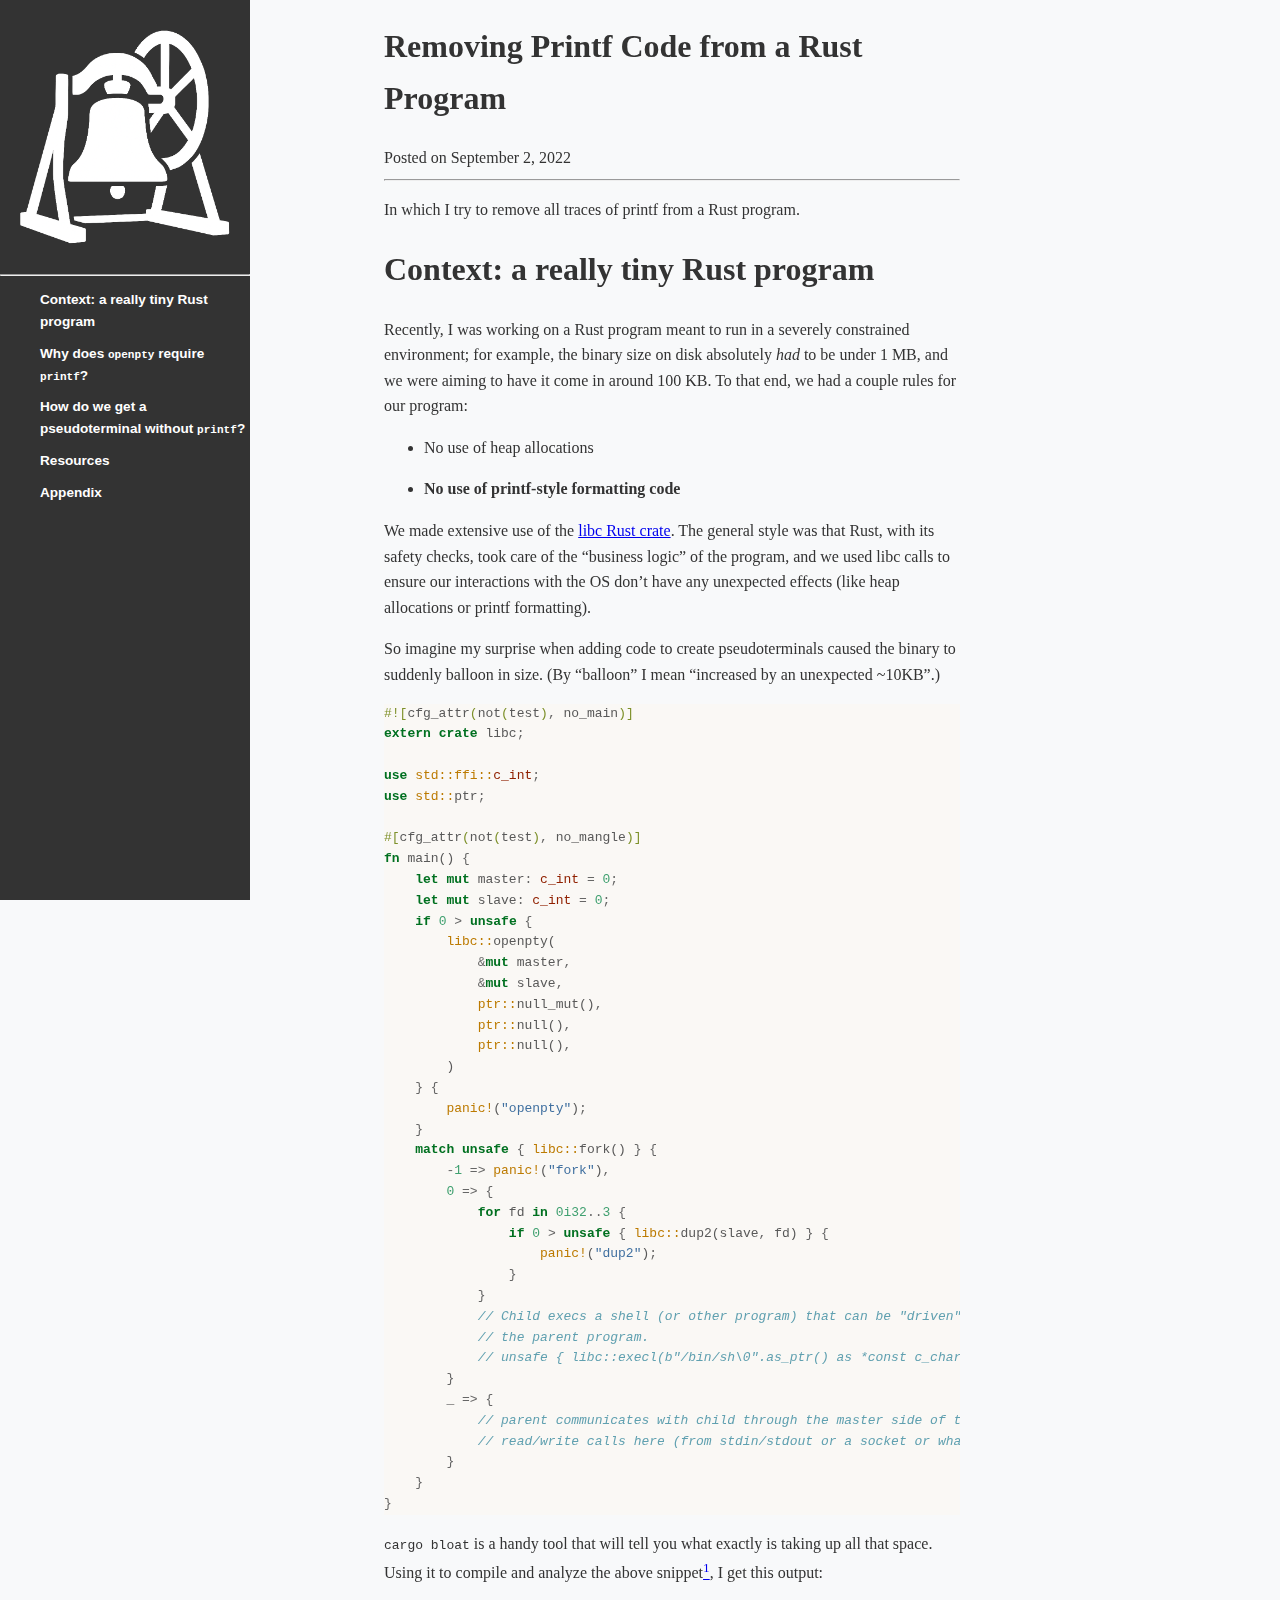
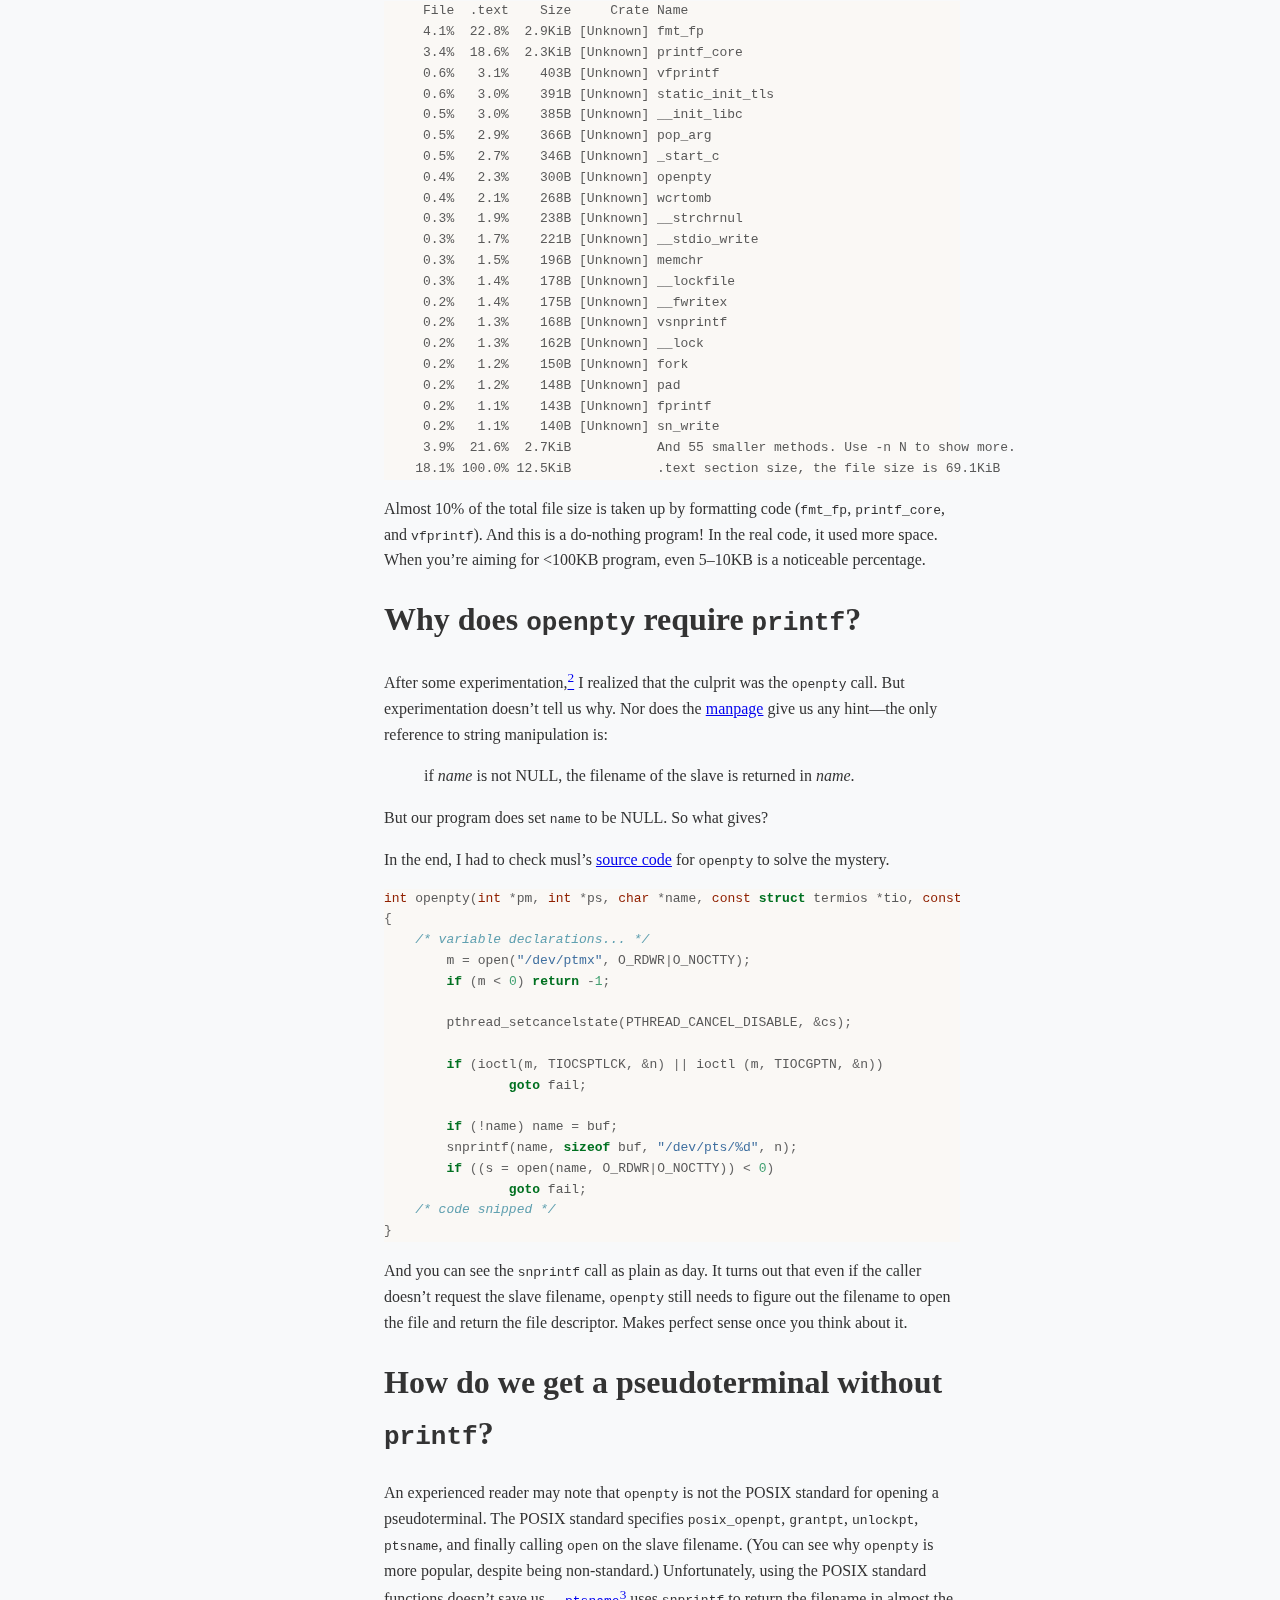
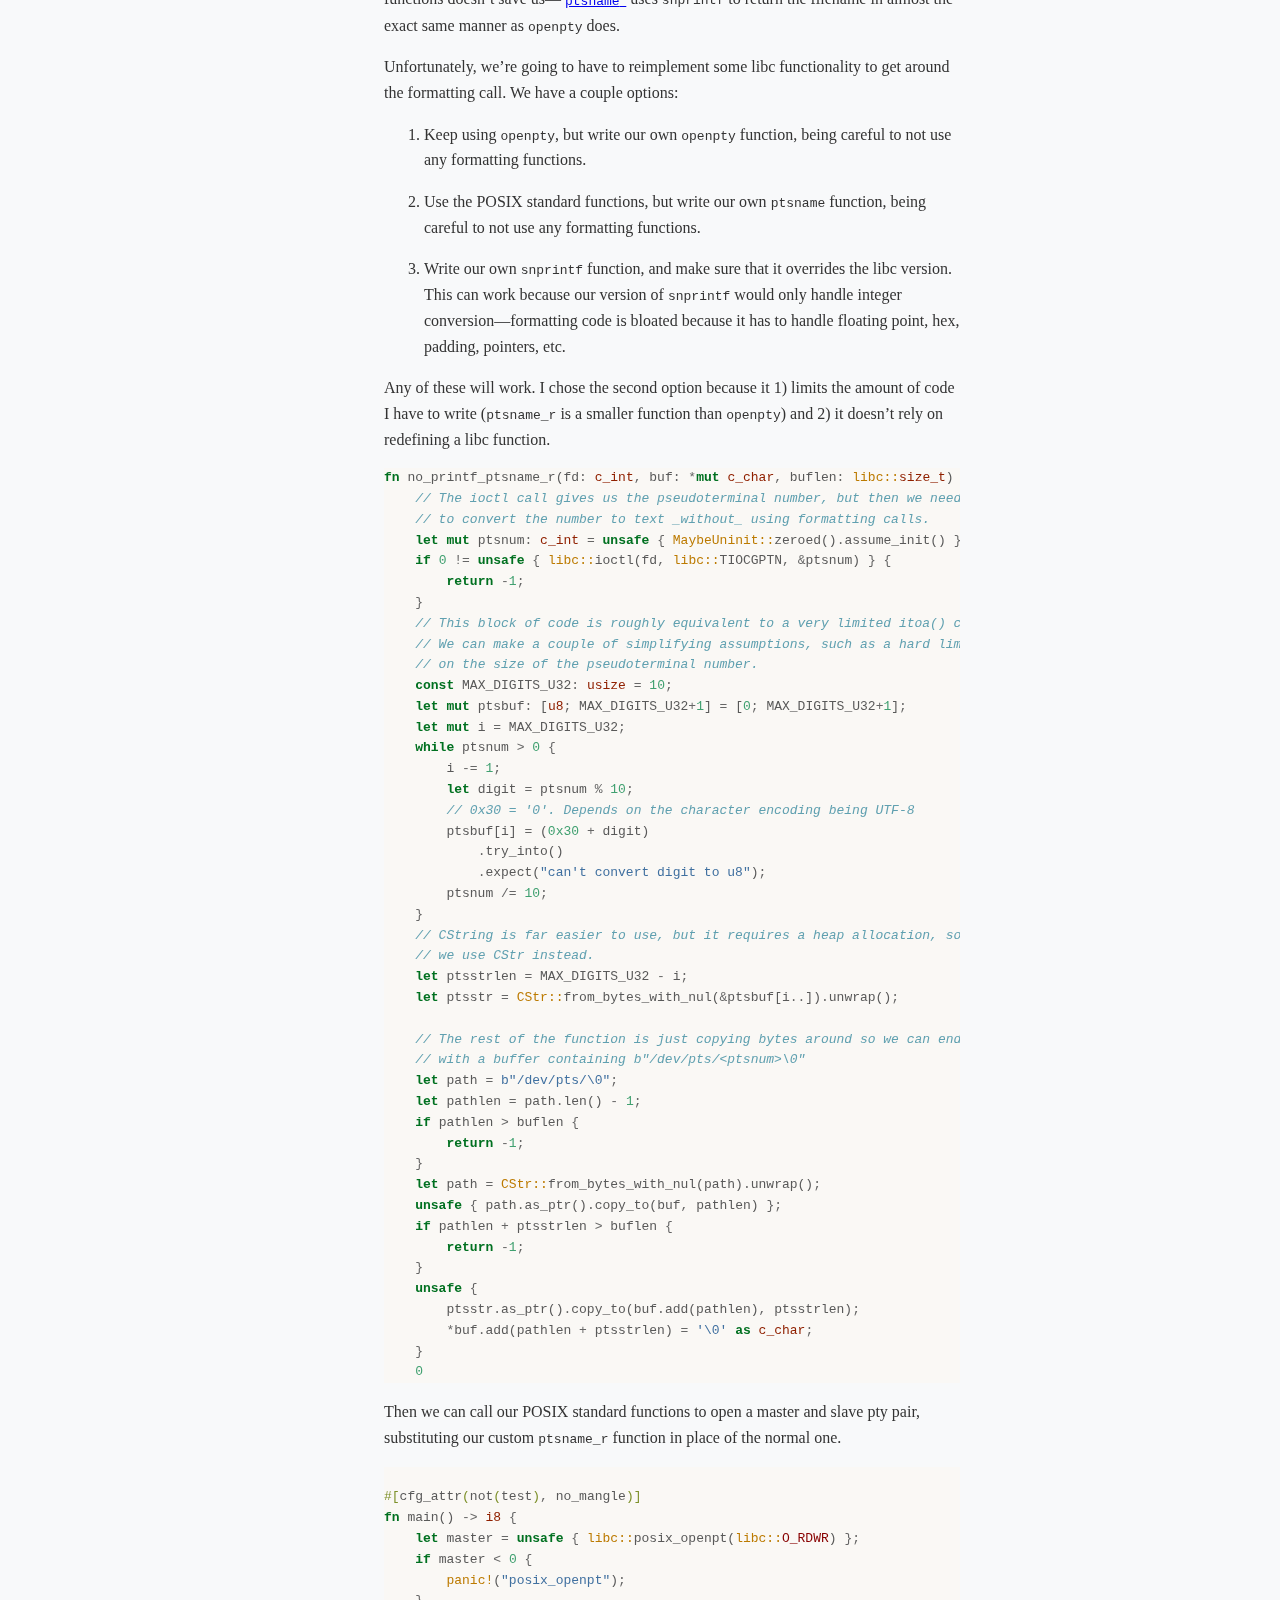
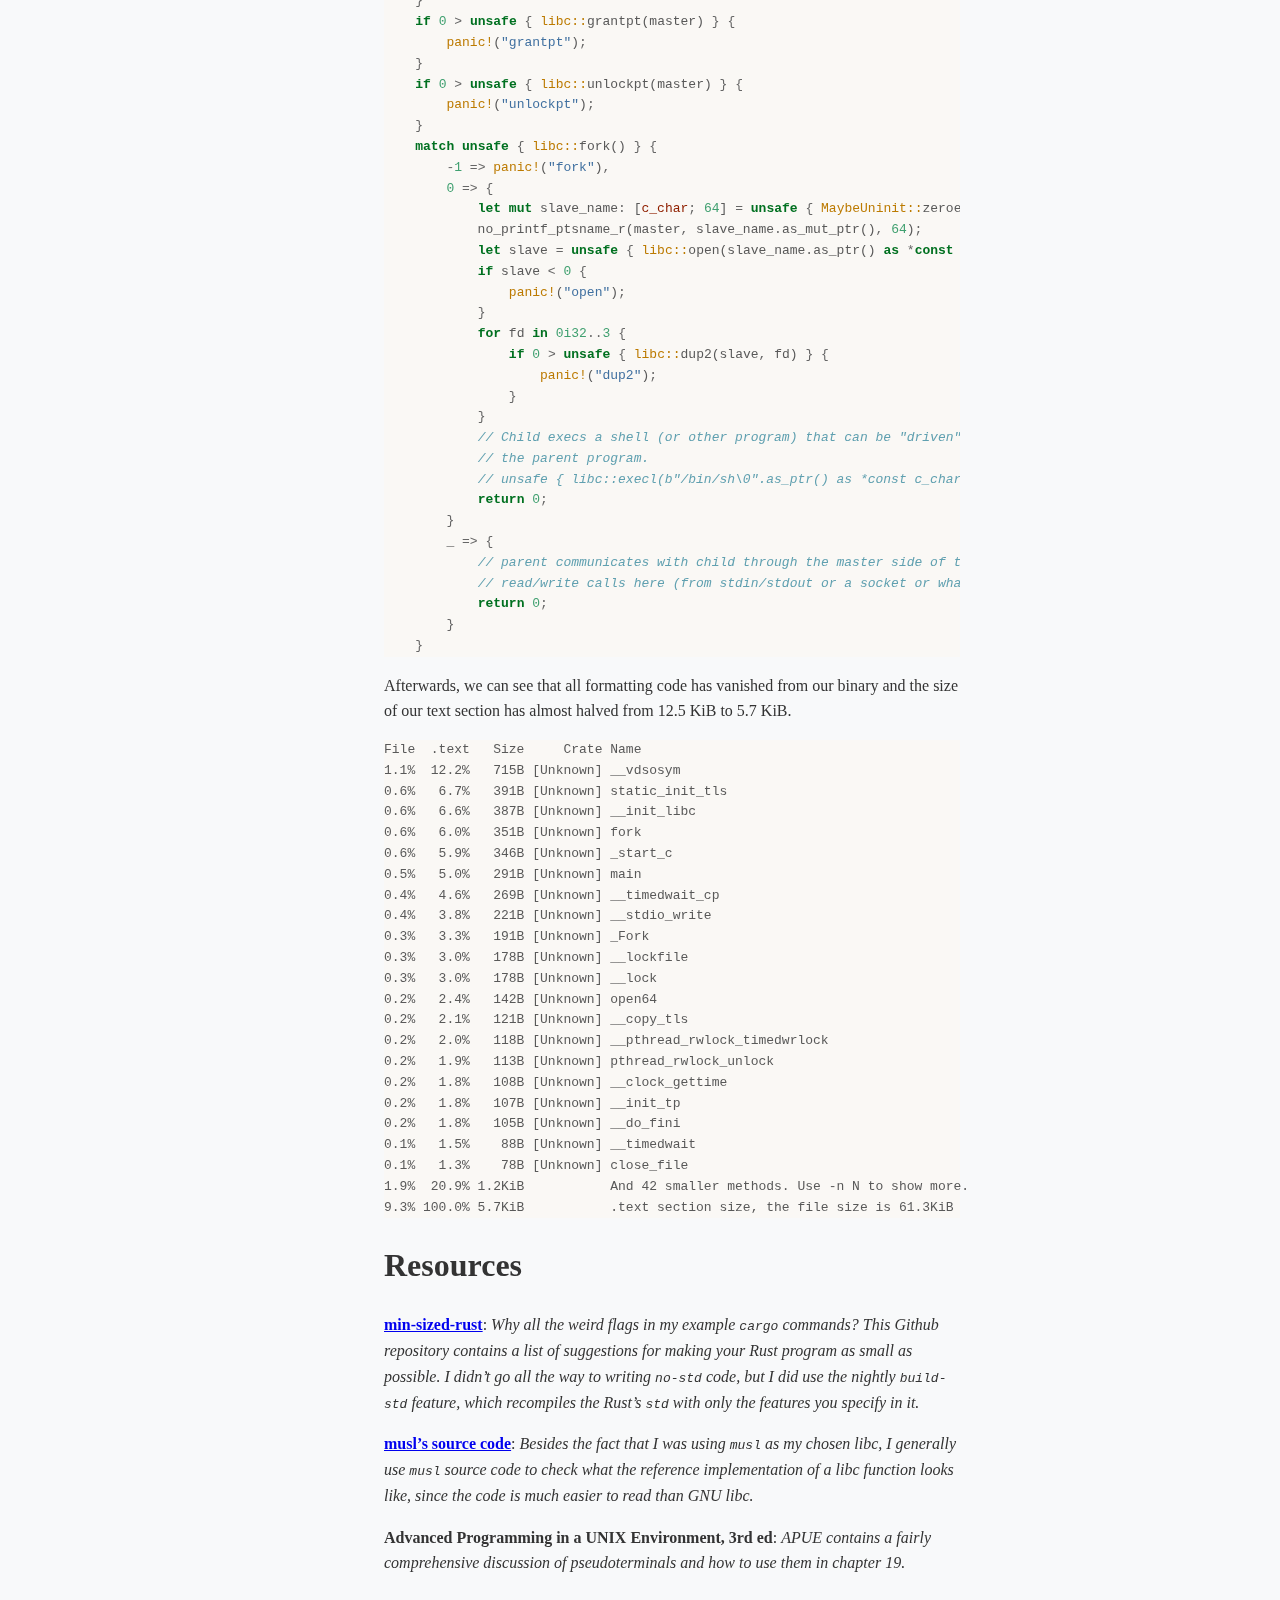
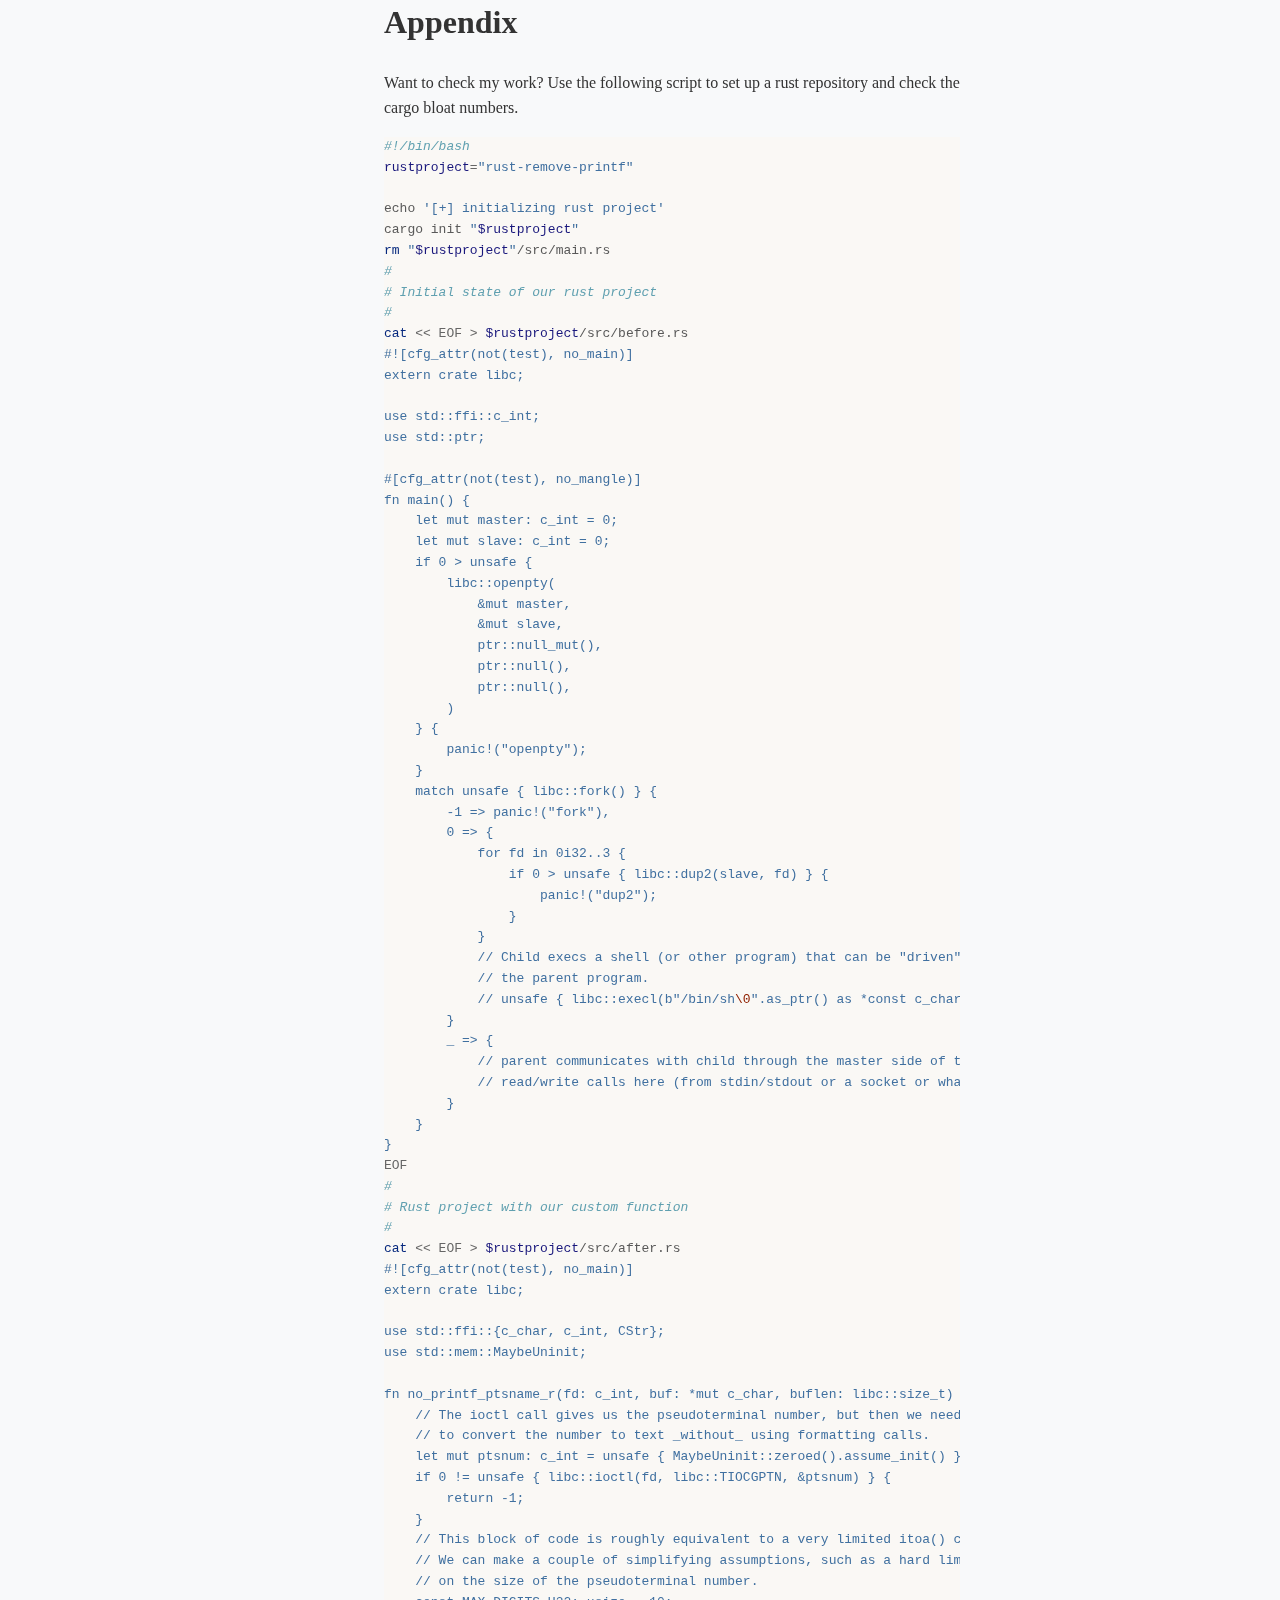
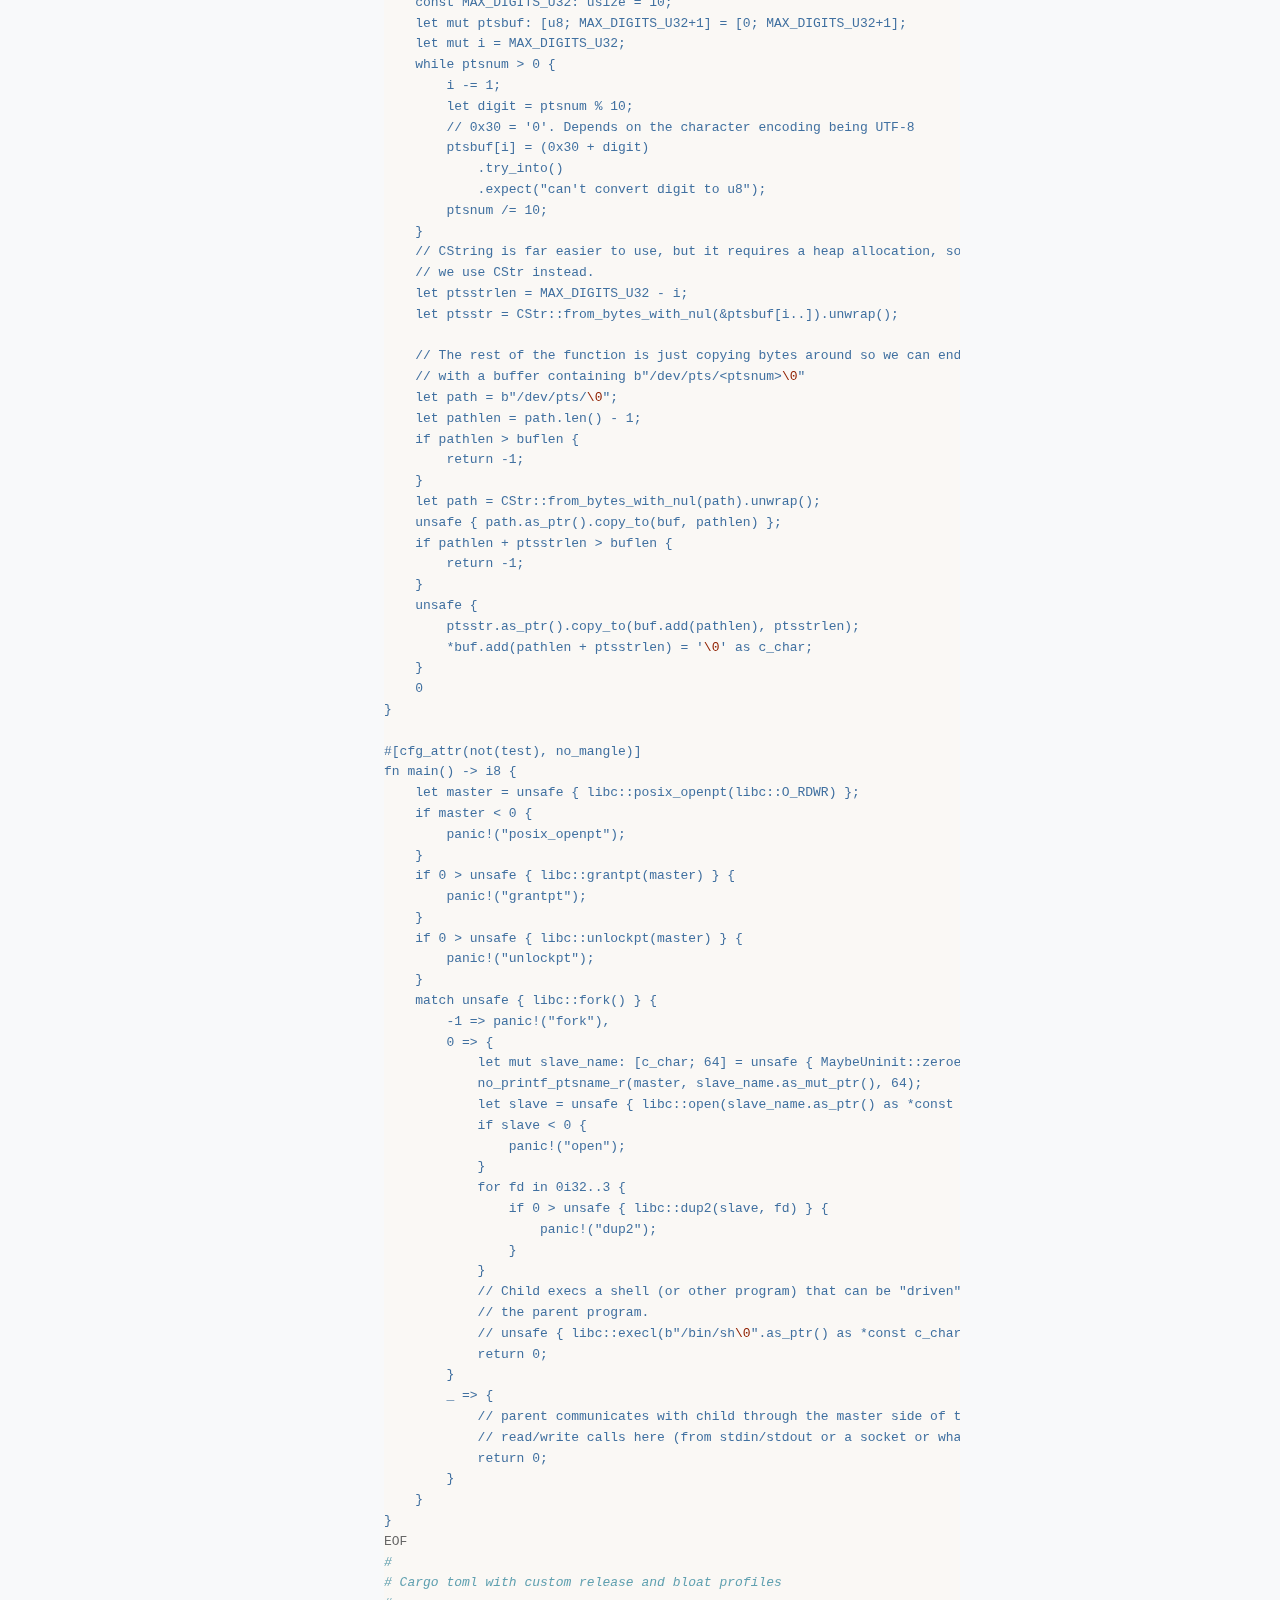
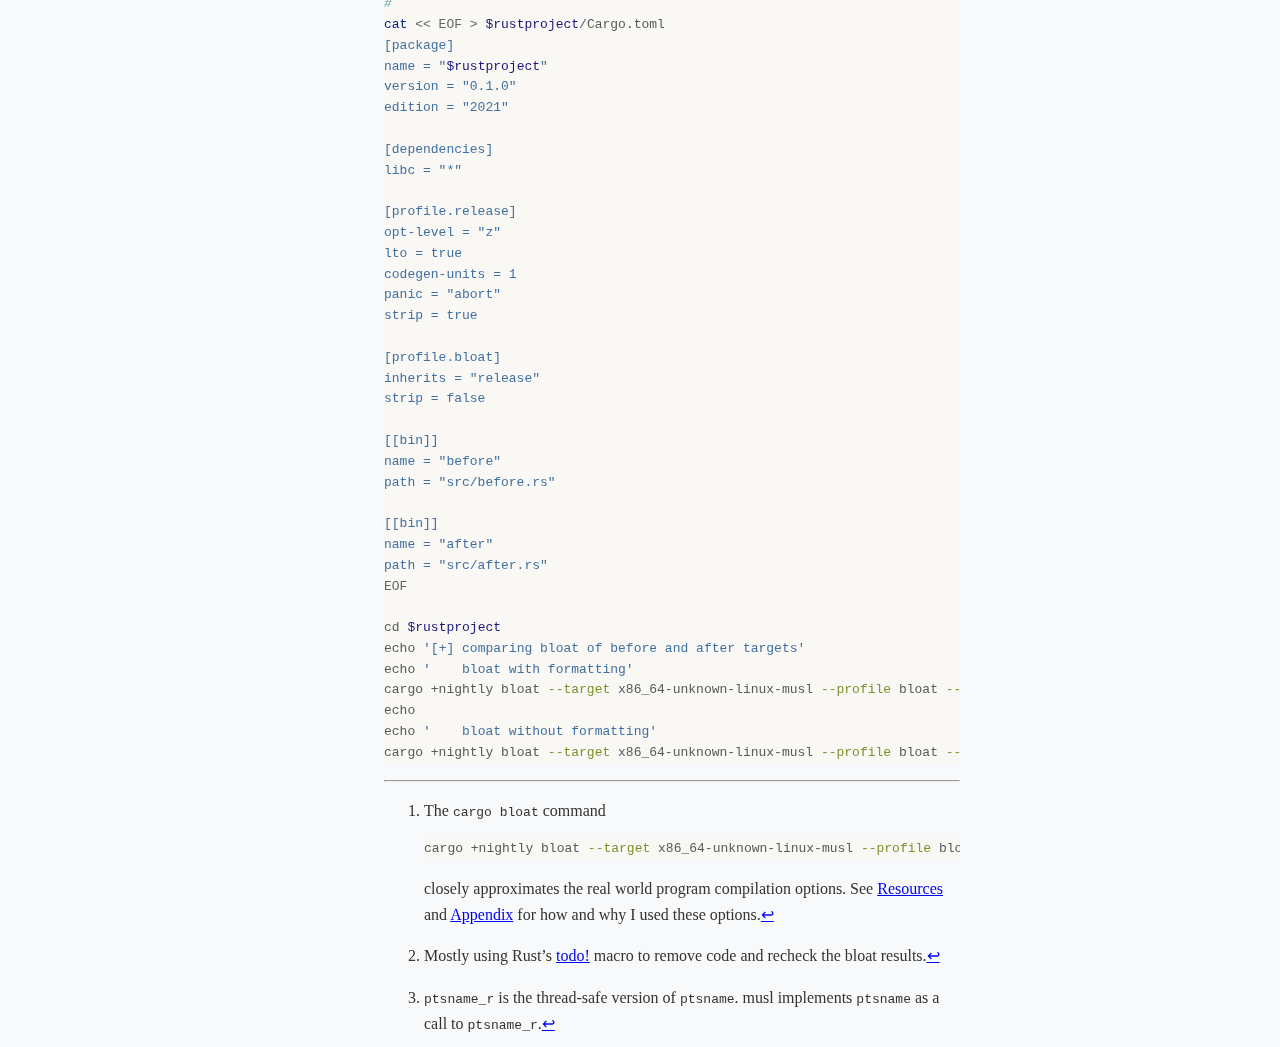
==== commit 7510578b: "2025-04-01 deployment" ====
--- a/posts/2022-09-02-printf-in-rust.html
+++ b/posts/2022-09-02-printf-in-rust.html
@@ -9,21 +9,23 @@
         <link rel="stylesheet" href="../css/syntax.css" />
     </head>
     <body>
-    <nav>
-        <a href="../index.html"><img src="../images/change-ring.png" id="logo" width="275px"></a>
-        
-            <hr />
-            <div id="toc">
-            <ul>
+        <nav>
+            <div class="pad-img-box">
+                <a href="../index.html"><img src="../images/change-ring-solid.png" id="logo" class="responsive-img"></a>
+            </div>
+            
+                <hr />
+                <div id="toc">
+                <ul>
 <li><a href="#context-a-really-tiny-rust-program" id="toc-context-a-really-tiny-rust-program">Context: a really tiny Rust program</a></li>
 <li><a href="#why-does-openpty-require-printf" id="toc-why-does-openpty-require-printf">Why does <code>openpty</code> require <code>printf</code>?</a></li>
 <li><a href="#how-do-we-get-a-pseudoterminal-without-printf" id="toc-how-do-we-get-a-pseudoterminal-without-printf">How do we get a pseudoterminal without <code>printf</code>?</a></li>
 <li><a href="#resources" id="toc-resources">Resources</a></li>
 <li><a href="#appendix" id="toc-appendix">Appendix</a></li>
 </ul>
-            </div>
-        
-    </nav>
+                </div>
+            
+        </nav>
 
         <main role="main">
             <h1>Removing Printf Code from a Rust Program</h1>
--- a/css/default.css
+++ b/css/default.css
@@ -1 +1 @@
-body{background-color:#f8f9fa;color:#333;display:flex;font-family:'Crimson',serif;line-height:1.6;margin:0;padding:0}nav{width:300px;background:#333;height:100%;position:fixed}nav a{display:block;color:#fff;text-decoration:none;margin-top:10px;font-weight:bold;text-align:center}nav a:hover{text-decoration:underline}#toc{font-size:85%;font-family:'Fira Mono',sans-serif;font-weight:normal}#toc ul{list-style-type:none}#toc a{text-align:left}header{font-size:2em;font-weight:bold;text-align:center;padding:20px;background:#333}main{border-radius:5px;width:750px;margin:0 auto 0 384px;position:relative}footer{text-align:center;margin-top:20px;padding:10px;font-style:italic;font-size:0.9em;border-top:2px solid #007bff}@media (max-width:600px){body{flex-direction:column}nav{position:relative;width:100%;height:auto;padding:10px;text-align:center}nav a{display:inline-block;margin:0 10px}.content-wrapper{margin-left:0;padding:10px}}+body{background-color:#f8f9fa;color:#333;display:flex;font-family:'Crimson',serif;line-height:1.6;margin:0;padding:0}nav{background:#333;height:100%;position:fixed;margin-left:-250px;width:250px}nav a{display:block;color:#fff;text-decoration:none;margin-top:10px;font-weight:bold;text-align:center}header{font-size:2em;font-weight:bold;text-align:center;padding:20px;background:#333}main{border-radius:5px;width:90%;margin:0 48px;position:relative}footer{text-align:center;margin-top:20px;padding:10px;font-style:italic;font-size:0.9em;border-top:2px solid #007bff}nav a:hover{text-decoration:underline}@media (min-width:64em){nav{left:250px}main{width:45%;margin:0 auto 0 384px}}#toc{font-size:85%;font-family:'Fira Mono',sans-serif;font-weight:normal}#toc ul{list-style-type:none}#toc a{text-align:left}.pad-img-box{padding:1em}.responsive-img{max-width:100%;height:auto;display:block}